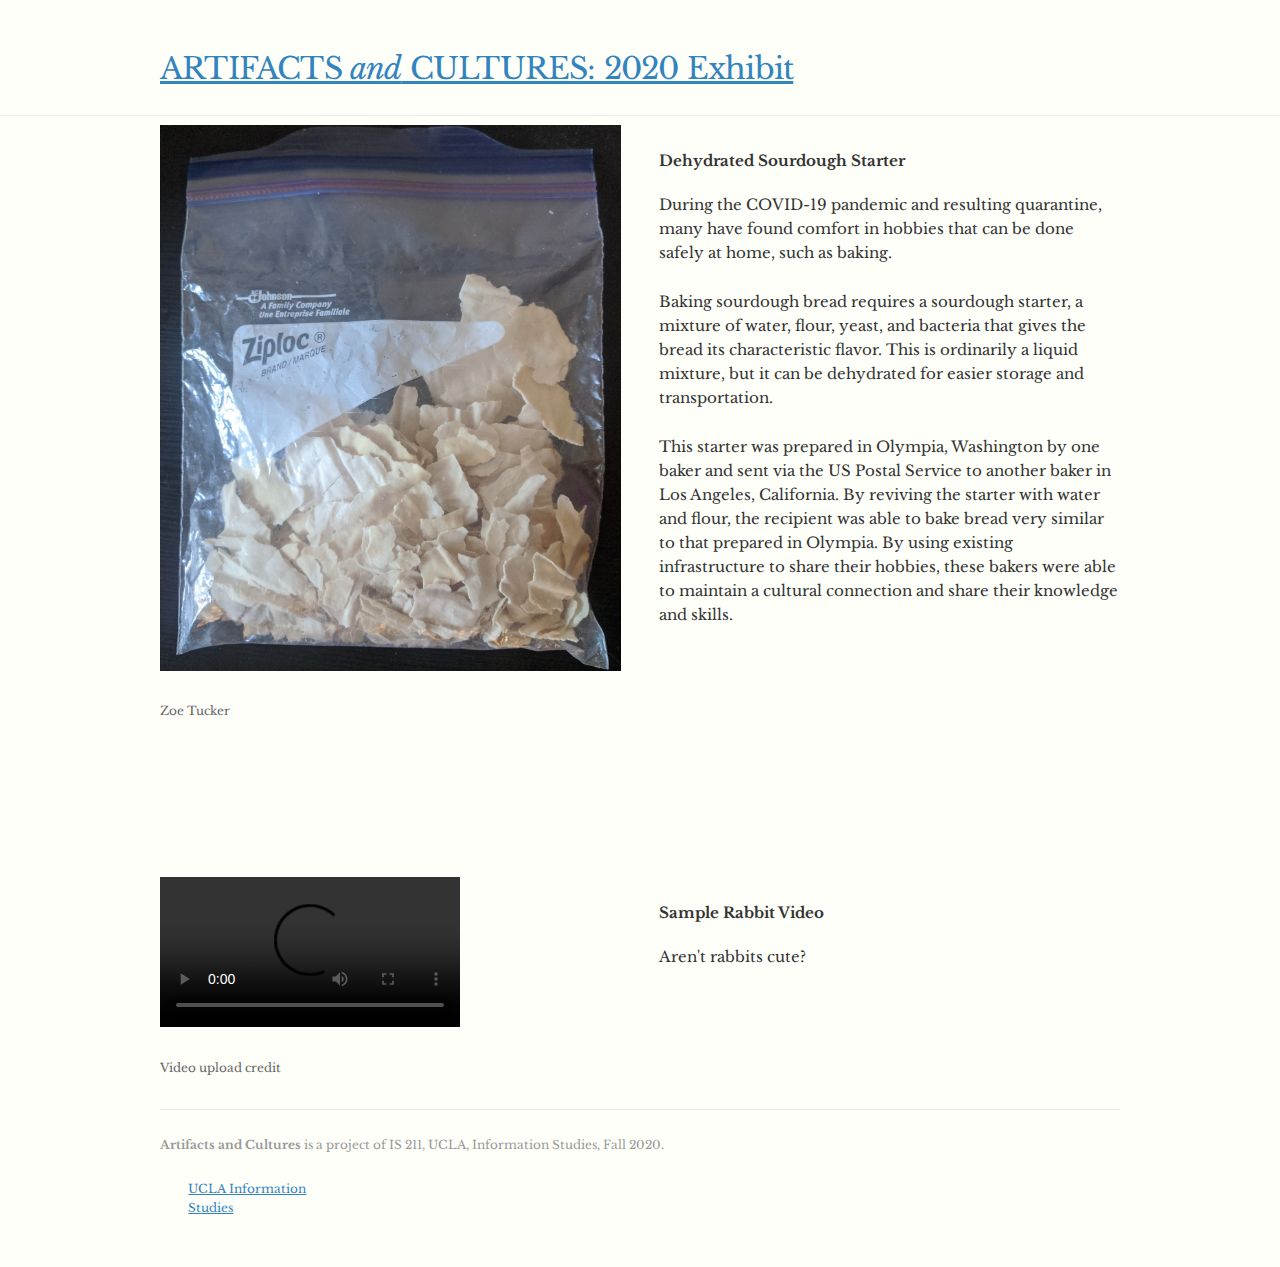
==== index.html @ ad2855cd "testing new layout and examples" ====
<!DOCTYPE html>
<html lang="en">
<head>
  <meta charset="utf-8">
  <title>Artifacts and Cultures</title>

  <link href="https://fonts.googleapis.com/css?family=Libre+Baskerville:400,400i,700" rel="stylesheet">

  <link href="css/normalize.css" rel="stylesheet">
  <link href="css/skeleton.css" rel="stylesheet">
  <link href="images/favicon.png" rel="icon" type="image/png">
</head>
<body>

  <section class="u-full-width" id="header">
    <div class="container">
      <div class="row">
        <div class="twelve columns">
          <header>
            <div class="container clearfix">
            <p>
            <br>
              <h4 id="logo"><a href="link.html">ARTIFACTS <em>and</em> CULTURES: 2020 Exhibit</a></h4>
			</p>
            </div>
          </header>
        </div>
      </div>
    </div>
  </section>
  <section class="u-full-width" id="content">
    <div class="container">
      <div class="row">
      </div>
      <div class="row">
        <div class="six columns chapter images">
          <p><img class="u-max-full-width" src="images/zoe_artifact.jpg"></a><br>
                    
<p>Zoe Tucker</p>

          </p>
       

        </div>
        <div class="six columns body text">
         <br><h6>Dehydrated Sourdough Starter</h6>
		<p>During the COVID-19 pandemic and resulting quarantine, many have found comfort in hobbies that can be done safely at home, such as baking. </p>
<p>Baking sourdough bread requires a sourdough starter, a mixture of water, flour, yeast, and bacteria that gives the bread its characteristic flavor. 
This is ordinarily a liquid mixture, but it can be dehydrated for easier storage and transportation.</p>
<p>This starter was prepared in Olympia, Washington by one baker and sent via the US Postal Service to another baker in Los Angeles, California. 
By reviving the starter with water and flour, the recipient was able to bake bread very similar to that prepared in Olympia. 
By using existing infrastructure to share their hobbies, these bakers were able to maintain a cultural connection and share their knowledge and skills.</p>

          
        
        </div>
      </div>
    </div>
  </section>
    <section class="u-full-width" id="content">
    <div class="container">
      <div class="row">
      </div>
      <div class="row">
        <div class="six columns chapter images">

        
          <p><video class="u-max-full-width" controls>
			<source type="video/mp4" src="images/rabbits.mp4">
			</video></a><br>
                    
		<p>Video upload credit</p>
          </p>
        </div>
        <div class="six columns body text">
         <br><h6>Sample Rabbit Video</h6>
		<p>Aren't rabbits cute? </p>


          
        
        </div>
      </div>
    </div>
  </section>
  <section class="u-full-width" id="footer">
    <div class="container">
      <div class="row">
        <div class="nine columns">
          <p><b>Artifacts and Cultures</b></a> is a project of IS 211, UCLA, Information Studies, Fall 2020.
        <div class="three columns">
          <a href="https://is.gseis.ucla.edu/">UCLA Information Studies</a></p>
        </div>
      </div>
    </div>
  </section>

</body>
</html>
---- css/skeleton.css ----
/*
* Skeleton V2.0.4
* Copyright 2014, Dave Gamache
* www.getskeleton.com
* Free to use under the MIT license.
* http://www.opensource.org/licenses/mit-license.php
* 12/29/2014
*/


/* Table of contents
––––––––––––––––––––––––––––––––––––––––––––––––––
- Grid
- Base Styles
- Typography
- Links
- Buttons
- Forms
- Lists
- Code
- Tables
- Spacing
- Utilities
- Clearing
- Media Queries
*/


/* Grid
–––––––––––––––––––––––––––––––––––––––––––––––––– */
.container {
  position: relative;
  width: 100%;
  max-width: 960px;
  margin: 0 auto;
  padding: 0 20px;
  box-sizing: border-box; }
.column,
.columns {
  width: 100%;
  float: left;
  box-sizing: border-box; }

/* For devices larger than 400px */
@media (min-width: 400px) {
  .container {
    width: 85%;
    padding: 0; }
}

/* For devices larger than 550px */
@media (min-width: 550px) {
  .container {
    width: 80%; }
  .column,
  .columns {
    margin-left: 4%; }
  .column:first-child,
  .columns:first-child {
    margin-left: 0; }

  .one.column,
  .one.columns                    { width: 4.66666666667%; }
  .two.columns                    { width: 13.3333333333%; }
  .three.columns                  { width: 22%;            }
  .four.columns                   { width: 30.6666666667%; }
  .five.columns                   { width: 39.3333333333%; }
  .six.columns                    { width: 48%;            }
  .seven.columns                  { width: 56.6666666667%; }
  .eight.columns                  { width: 65.3333333333%; }
  .nine.columns                   { width: 74.0%;          }
  .ten.columns                    { width: 82.6666666667%; }
  .eleven.columns                 { width: 91.3333333333%; }
  .twelve.columns                 { width: 100%; margin-left: 0; }

  .one-third.column               { width: 30.6666666667%; }
  .two-thirds.column              { width: 65.3333333333%; }

  .one-half.column                { width: 48%; }

  /* Offsets */
  .offset-by-one.column,
  .offset-by-one.columns          { margin-left: 8.66666666667%; }
  .offset-by-two.column,
  .offset-by-two.columns          { margin-left: 17.3333333333%; }
  .offset-by-three.column,
  .offset-by-three.columns        { margin-left: 26%;            }
  .offset-by-four.column,
  .offset-by-four.columns         { margin-left: 34.6666666667%; }
  .offset-by-five.column,
  .offset-by-five.columns         { margin-left: 43.3333333333%; }
  .offset-by-six.column,
  .offset-by-six.columns          { margin-left: 52%;            }
  .offset-by-seven.column,
  .offset-by-seven.columns        { margin-left: 60.6666666667%; }
  .offset-by-eight.column,
  .offset-by-eight.columns        { margin-left: 69.3333333333%; }
  .offset-by-nine.column,
  .offset-by-nine.columns         { margin-left: 78.0%;          }
  .offset-by-ten.column,
  .offset-by-ten.columns          { margin-left: 86.6666666667%; }
  .offset-by-eleven.column,
  .offset-by-eleven.columns       { margin-left: 95.3333333333%; }

  .offset-by-one-third.column,
  .offset-by-one-third.columns    { margin-left: 34.6666666667%; }
  .offset-by-two-thirds.column,
  .offset-by-two-thirds.columns   { margin-left: 69.3333333333%; }

  .offset-by-one-half.column,
  .offset-by-one-half.columns     { margin-left: 52%; }

}


/* Base Styles
–––––––––––––––––––––––––––––––––––––––––––––––––– */
/* NOTE
html is set to 62.5% so that all the REM measurements throughout Skeleton
are based on 10px sizing. So basically 1.5rem = 15px :) */
html {
  font-size: 62.5%; }
body {
  font-size: 1.5em; /* currently ems cause chrome bug misinterpreting rems on body element */
  line-height: 1.6;
  font-weight: 400;
  font-family: 'Libre Baskerville', Georgia, Times New Roman, serif;
  color: #333; }


/* Typography
–––––––––––––––––––––––––––––––––––––––––––––––––– */
h1, h2, h3, h4, h5, h6 {
  margin-top: 0;
  margin-bottom: 2rem;
  font-weight: 300; }
h1 { font-size: 4.0rem; line-height: 1.2;  letter-spacing: -.1rem;}
h2 { font-size: 3.6rem; line-height: 1.25; letter-spacing: -.1rem; }
h3 { font-size: 3.0rem; line-height: 1.3;  letter-spacing: -.1rem; }
h4 { font-size: 2.4rem; line-height: 1.35; letter-spacing: -.08rem; }
h5 { font-size: 1.8rem; line-height: 1.5;  letter-spacing: -.05rem; }
h6 { font-size: 1.5rem; line-height: 1.6;  letter-spacing: 0; }

/* Larger than phablet */
@media (min-width: 550px) {
  h1 { font-size: 5.0rem; }
  h2 { font-size: 4.2rem; }
  h3 { font-size: 3.6rem; }
  h4 { font-size: 3.0rem; }
  h5 { font-size: 2.4rem; }
  h6 { font-size: 1.5rem; }
}

p {
  margin-top: 0; }


/* Links
–––––––––––––––––––––––––––––––––––––––––––––––––– */
a {
  color: #3284bf; }
a:hover {
  color: #0055a6; }


/* Buttons
–––––––––––––––––––––––––––––––––––––––––––––––––– */
.button,
button,
input[type="submit"],
input[type="reset"],
input[type="button"] {
  display: inline-block;
  height: 38px;
  padding: 0 30px;
  color: #555;
  text-align: center;
  font-size: 11px;
  font-weight: 600;
  line-height: 38px;
  letter-spacing: .1rem;
  text-transform: uppercase;
  text-decoration: none;
  white-space: nowrap;
  background-color: transparent;
  border-radius: 4px;
  border: 1px solid #bbb;
  cursor: pointer;
  box-sizing: border-box; }
.button:hover,
button:hover,
input[type="submit"]:hover,
input[type="reset"]:hover,
input[type="button"]:hover,
.button:focus,
button:focus,
input[type="submit"]:focus,
input[type="reset"]:focus,
input[type="button"]:focus {
  color: #333;
  border-color: #888;
  outline: 0; }
.button.button-primary,
button.button-primary,
input[type="submit"].button-primary,
input[type="reset"].button-primary,
input[type="button"].button-primary {
  color: #FFF;
  background-color: #33C3F0;
  border-color: #33C3F0; }
.button.button-primary:hover,
button.button-primary:hover,
input[type="submit"].button-primary:hover,
input[type="reset"].button-primary:hover,
input[type="button"].button-primary:hover,
.button.button-primary:focus,
button.button-primary:focus,
input[type="submit"].button-primary:focus,
input[type="reset"].button-primary:focus,
input[type="button"].button-primary:focus {
  color: #FFF;
  background-color: #1EAEDB;
  border-color: #1EAEDB; }


/* Forms
–––––––––––––––––––––––––––––––––––––––––––––––––– */
input[type="email"],
input[type="number"],
input[type="search"],
input[type="text"],
input[type="tel"],
input[type="url"],
input[type="password"],
textarea,
select {
  height: 38px;
  padding: 6px 10px; /* The 6px vertically centers text on FF, ignored by Webkit */
  background-color: #fff;
  border: 1px solid #D1D1D1;
  border-radius: 4px;
  box-shadow: none;
  box-sizing: border-box; }
/* Removes awkward default styles on some inputs for iOS */
input[type="email"],
input[type="number"],
input[type="search"],
input[type="text"],
input[type="tel"],
input[type="url"],
input[type="password"],
textarea {
  -webkit-appearance: none;
     -moz-appearance: none;
          appearance: none; }
textarea {
  min-height: 65px;
  padding-top: 6px;
  padding-bottom: 6px; }
input[type="email"]:focus,
input[type="number"]:focus,
input[type="search"]:focus,
input[type="text"]:focus,
input[type="tel"]:focus,
input[type="url"]:focus,
input[type="password"]:focus,
textarea:focus,
select:focus {
  border: 1px solid #33C3F0;
  outline: 0; }
label,
legend {
  display: block;
  margin-bottom: .5rem;
  font-weight: 600; }
fieldset {
  padding: 0;
  border-width: 0; }
input[type="checkbox"],
input[type="radio"] {
  display: inline; }
label > .label-body {
  display: inline-block;
  margin-left: .5rem;
  font-weight: normal; }


/* Lists
–––––––––––––––––––––––––––––––––––––––––––––––––– */
ul {
  list-style: circle inside; }
ol {
  list-style: decimal inside; }
ol, ul {
  padding-left: 0;
  margin-top: 0; }
ul ul,
ul ol,
ol ol,
ol ul {
  margin: 1.5rem 0 1.5rem 3rem;
  font-size: 90%; }
li {
  margin-bottom: 1rem; }

/* Code
–––––––––––––––––––––––––––––––––––––––––––––––––– */
code {
  padding: .2rem .5rem;
  margin: 0 .2rem;
  font-size: 90%;
  white-space: nowrap;
  background: #F1F1F1;
  border: 1px solid #E1E1E1;
  border-radius: 4px; }
pre > code {
  display: block;
  padding: 1rem 1.5rem;
  white-space: pre; }


/* Tables
–––––––––––––––––––––––––––––––––––––––––––––––––– */
th,
td {
  padding: 12px 15px;
  text-align: left;
  border-bottom: 1px solid #E1E1E1; }
th:first-child,
td:first-child {
  padding-left: 0; }
th:last-child,
td:last-child {
  padding-right: 0; }


/* Spacing
–––––––––––––––––––––––––––––––––––––––––––––––––– */
button,
.button {
  margin-bottom: 1rem; }
input,
textarea,
select,
fieldset {
  margin-bottom: 1.5rem; }
pre,
blockquote,
dl,
figure,
table,
p,
ul,
ol,
form {
  margin-bottom: 2.5rem; }


/* Utilities
–––––––––––––––––––––––––––––––––––––––––––––––––– */
.u-full-width {
  width: 100%;
  box-sizing: border-box; }
.u-max-full-width {
  max-width: 100%;
  box-sizing: border-box; }
.u-pull-right {
  float: right; }
.u-pull-left {
  float: left; }


/* Misc
–––––––––––––––––––––––––––––––––––––––––––––––––– */
hr {
  margin-top: 3rem;
  margin-bottom: 3.5rem;
  border-width: 0;
  border-top: 1px solid #E1E1E1; }


/* Clearing
–––––––––––––––––––––––––––––––––––––––––––––––––– */

/* Self Clearing Goodness */
.container:after,
.row:after,
.u-cf {
  content: "";
  display: table;
  clear: both; }


/* Media Queries
–––––––––––––––––––––––––––––––––––––––––––––––––– */
/*
Note: The best way to structure the use of media queries is to create the queries
near the relevant code. For example, if you wanted to change the styles for buttons
on small devices, paste the mobile query code up in the buttons section and style it
there.
*/


/* Larger than mobile */
@media (min-width: 400px) {}

/* Larger than phablet (also point when grid becomes active) */
@media (min-width: 550px) {}

/* Larger than tablet */
@media (min-width: 750px) {}

/* Larger than desktop */
@media (min-width: 1000px) {}

/* Larger than Desktop HD */
@media (min-width: 1200px) {}

/* Customizations
–––––––––––––––––––––––––––––––––––––––––––––––––– */

/* Universal Body */

body {
    background: #FFFFFA;
}
.body.text {
    padding-bottom: 2em;
}
#content {
    display:inline-block;
    padding-top: 12.5rem;
    padding-bottom: 0rem;
}
hr {
    margin-top: 3rem;
    margin-bottom: 3rem;
    border-width: 0;
    border-top: 1px solid #999;
}
a {
    color: #3284bf;
}
a:hover {
    color: #0055a6;
}
.clearfix:after {
    visibility: hidden;
    display: block;
    content: "";
    clear: both;
    height: 0;
}
h6 {
    font-weight:700;
}

/* Universal Header */

header {
    width: 100%;
    position: fixed;
    top: 0;
    left: 0;
    z-index: 999;
    background-color: #FFFFFA;
    border-bottom: 1px solid #ebebeb;
    -webkit-transition: all 0.3s;
    -moz-transition: height 0.3s;
    -ms-transition: height 0.3s;
    -o-transition: height 0.3s;
    transition: height 0.3s;
}
header h1#logo {
    display: inline-block;
    height: 8rem;
    font-size: 3.6rem;
    letter-spacing: 0rem;
    line-height: 10rem;
    float: left;
    font-weight: 300;
    margin-bottom: 0;
    -webkit-transition: all 0.3s;
    -moz-transition: all 0.3s;
    -ms-transition: all 0.3s;
    -o-transition: all 0.3s;
    transition: all 0.3s;
}
header h1#logo a {
    color: #333;
    text-decoration: none;
    display: inline-block;
    float: none;
}
header nav {
    font-size: 1.2rem;
    line-height: 10rem;
    text-transform: uppercase;
    display: inline-block;
    float: right;
    -webkit-transition: all 0.3s;
    -moz-transition: all 0.3s;
    -ms-transition: all 0.3s;
    -o-transition: all 0.3s;
    transition: all 0.3s;
}
header nav a {
    margin-left: 1rem;
}
header.smaller h1#logo {
    display: inline-block;
    float: left;
    font-size: 1.8rem;
    line-height: 4rem;
    height: 4rem;
    -webkit-transition: all 0.3s;
    -moz-transition: all 0.3s;
    -ms-transition: all 0.3s;
    -o-transition: all 0.3s;
    transition: all 0.3s;
}
header.smaller h1#logo a {
}
header.smaller nav {
    display: inline;
    float: right;
    font-size: 1rem;
    line-height: 4rem;
    -webkit-transition: all 0.3s;
    -moz-transition: all 0.3s;
    -ms-transition: all 0.3s;
    -o-transition: all 0.3s;
    transition: all 0.3s;
}
header.smaller nav a {
    line-height: 4rem;
    margin-left: 1rem;
    margin-right: 0;
}

div.breadcrumb,
div.breadcrumb a {
    font-size: 1.2rem;
    color: #999;
    padding-bottom: 2.5rem;
    text-decoration: none;
}

/* Universal Footer */

#footer div.container {
    padding-top: 2.5rem;
    padding-bottom: 2.5rem;
    border-top: 1px solid #ebebeb;
    color: #999;
    font-size: 1.2rem;
}

/* Buttons */

.button.button-primary,
button.button-primary,
input[type="submit"].button-primary,
input[type="reset"].button-primary,
input[type="button"].button-primary {
    color: #FFFFFA;
    background-color: #3284bf;
    border-color: #3284bf;
}
.button.button-primary:hover,
button.button-primary:hover,
input[type="submit"].button-primary:hover,
input[type="reset"].button-primary:hover,
input[type="button"].button-primary:hover,
.button.button-primary:focus,
button.button-primary:focus,
input[type="submit"].button-primary:focus,
input[type="reset"].button-primary:focus,
input[type="button"].button-primary:focus {
    color: #FFFFFA;
    background-color: #0055a6;
    border-color: #0055a6;
}

/* Chapter Page */

.chapter-list p{
    font-size: 1.2rem;
    margin-bottom:1rem;
}
.chapter.images {
    font-size: 1.2rem;
    color: #666;
}
.fig {
    font-weight: 700;
}
.url {
    -ms-word-break: break-all;
    word-break: break-all;
    // Non standard for webkit
    word-break: break-word;
    -webkit-hyphens: auto;
    -moz-hyphens: auto;
    hyphens: auto;
}
p.footnote {
    font-size: 1.2rem;
    word-wrap: break-word;
    margin-top: 0.6rem;
    margin-bottom: 0.6rem;
}
p.divider {
    text-align: center;
}
p.author.credit {
    font-style: italic;
}

/* Anchor Adjustment */

a.anchor {
  padding-top: 6rem;
  margin-top: -6rem;
  display: inline-block; /* required for webkit browsers */
}

/* Header Responsiveness */

@media all and (max-width: 1020px) {

    #content {
        display:block;
        padding-top: 9rem;
        padding-bottom: 0rem;
    }

    header h1#logo,header.smaller h1#logo {
        display: block;
        float: none;
        font-size: 1.8rem;
        line-height: 4rem;
        height: 4rem;
        -webkit-transition: all 0.3s;
        -moz-transition: all 0.3s;
        -ms-transition: all 0.3s;
        -o-transition: all 0.3s;
        transition: all 0.3s;
    }
    header nav,header.smaller nav {
        display: block;
        float: none;
        font-size: 1rem;
        line-height: 1.5rem;
        padding-bottom:1rem;
        -webkit-transition: all 0.3s;
        -moz-transition: all 0.3s;
        -ms-transition: all 0.3s;
        -o-transition: all 0.3s;
        transition: all 0.3s;
    }
    header nav a,header.smaller nav a {
        margin-left: 0;
        margin-right: 1rem;
        line-height: 1.5rem;
    }
    a.anchor {
         padding-top: 9rem;
          margin-top: -9rem;
          display: inline-block; /* required for webkit browsers */
    }
    
}
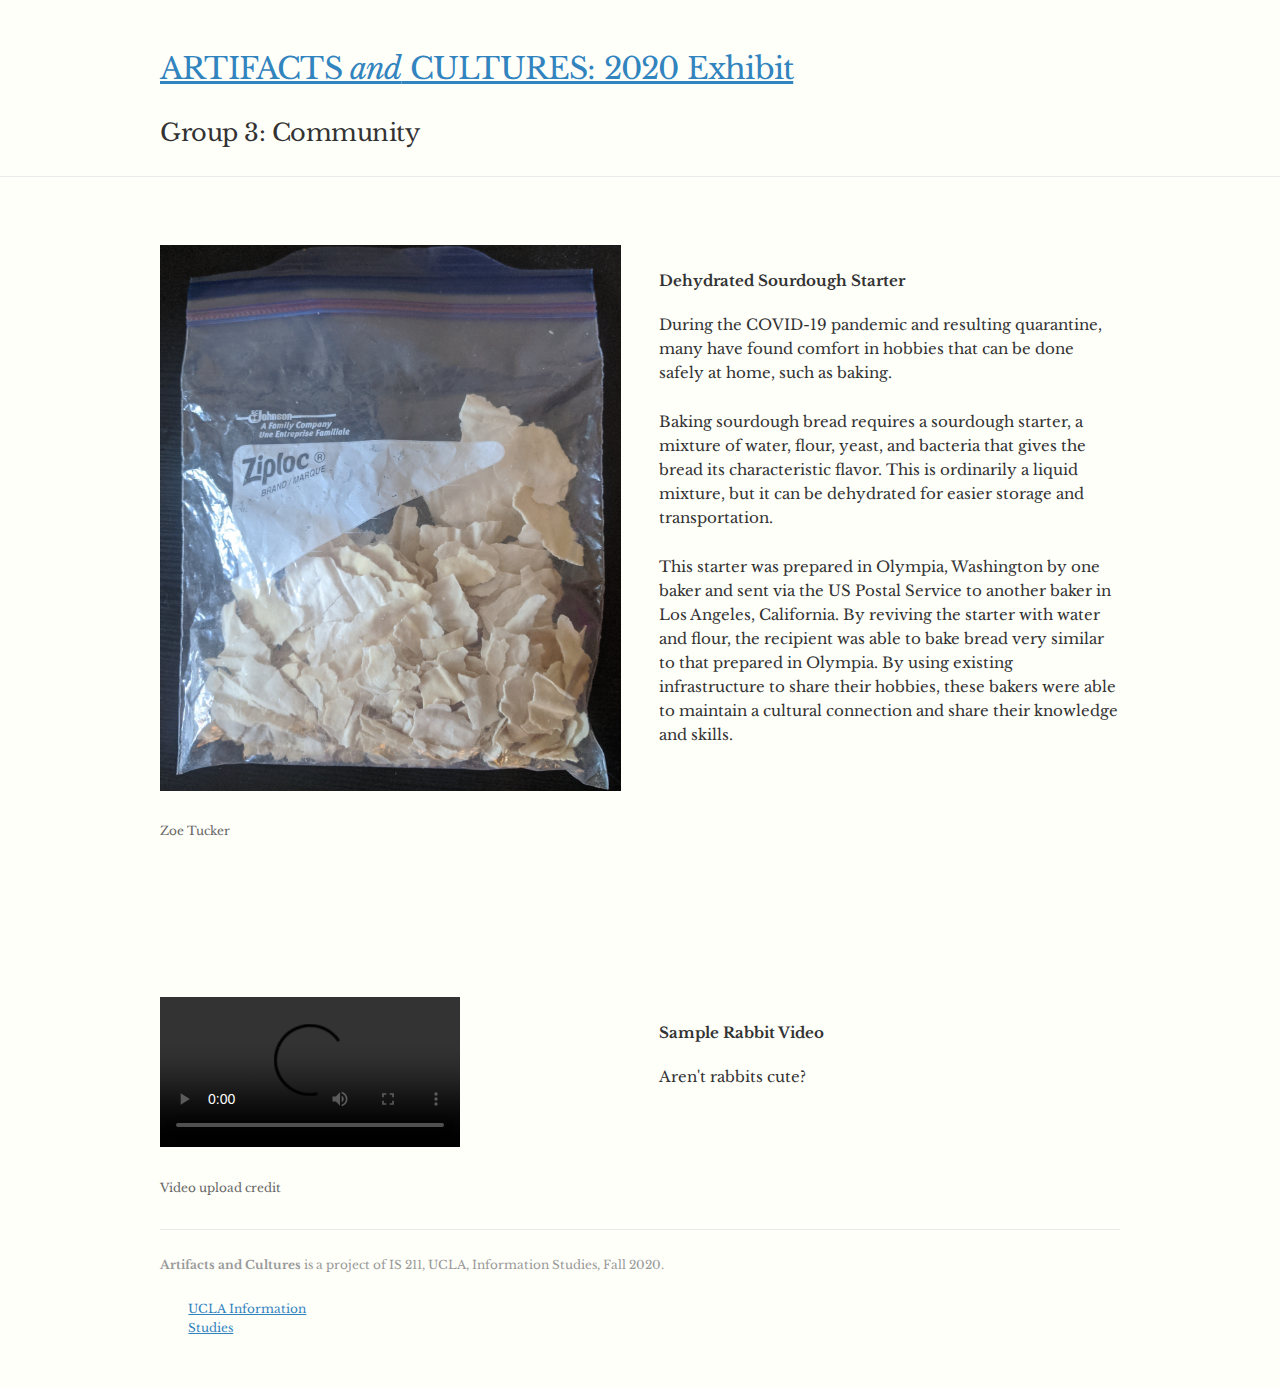
==== commit fdea8e43: "add subheading and fix spacing" ====
--- a/index.html
+++ b/index.html
@@ -22,12 +22,20 @@
             <br>
               <h4 id="logo"><a href="link.html">ARTIFACTS <em>and</em> CULTURES: 2020 Exhibit</a></h4>
 			</p>
+			<p>
+              <h5>Group 3: Community</h5>
+			</p>
             </div>
           </header>
         </div>
       </div>
     </div>
   </section>
+  <br>
+  <br>
+  <br>
+  <br>
+  <br>
   <section class="u-full-width" id="content">
     <div class="container">
       <div class="row">
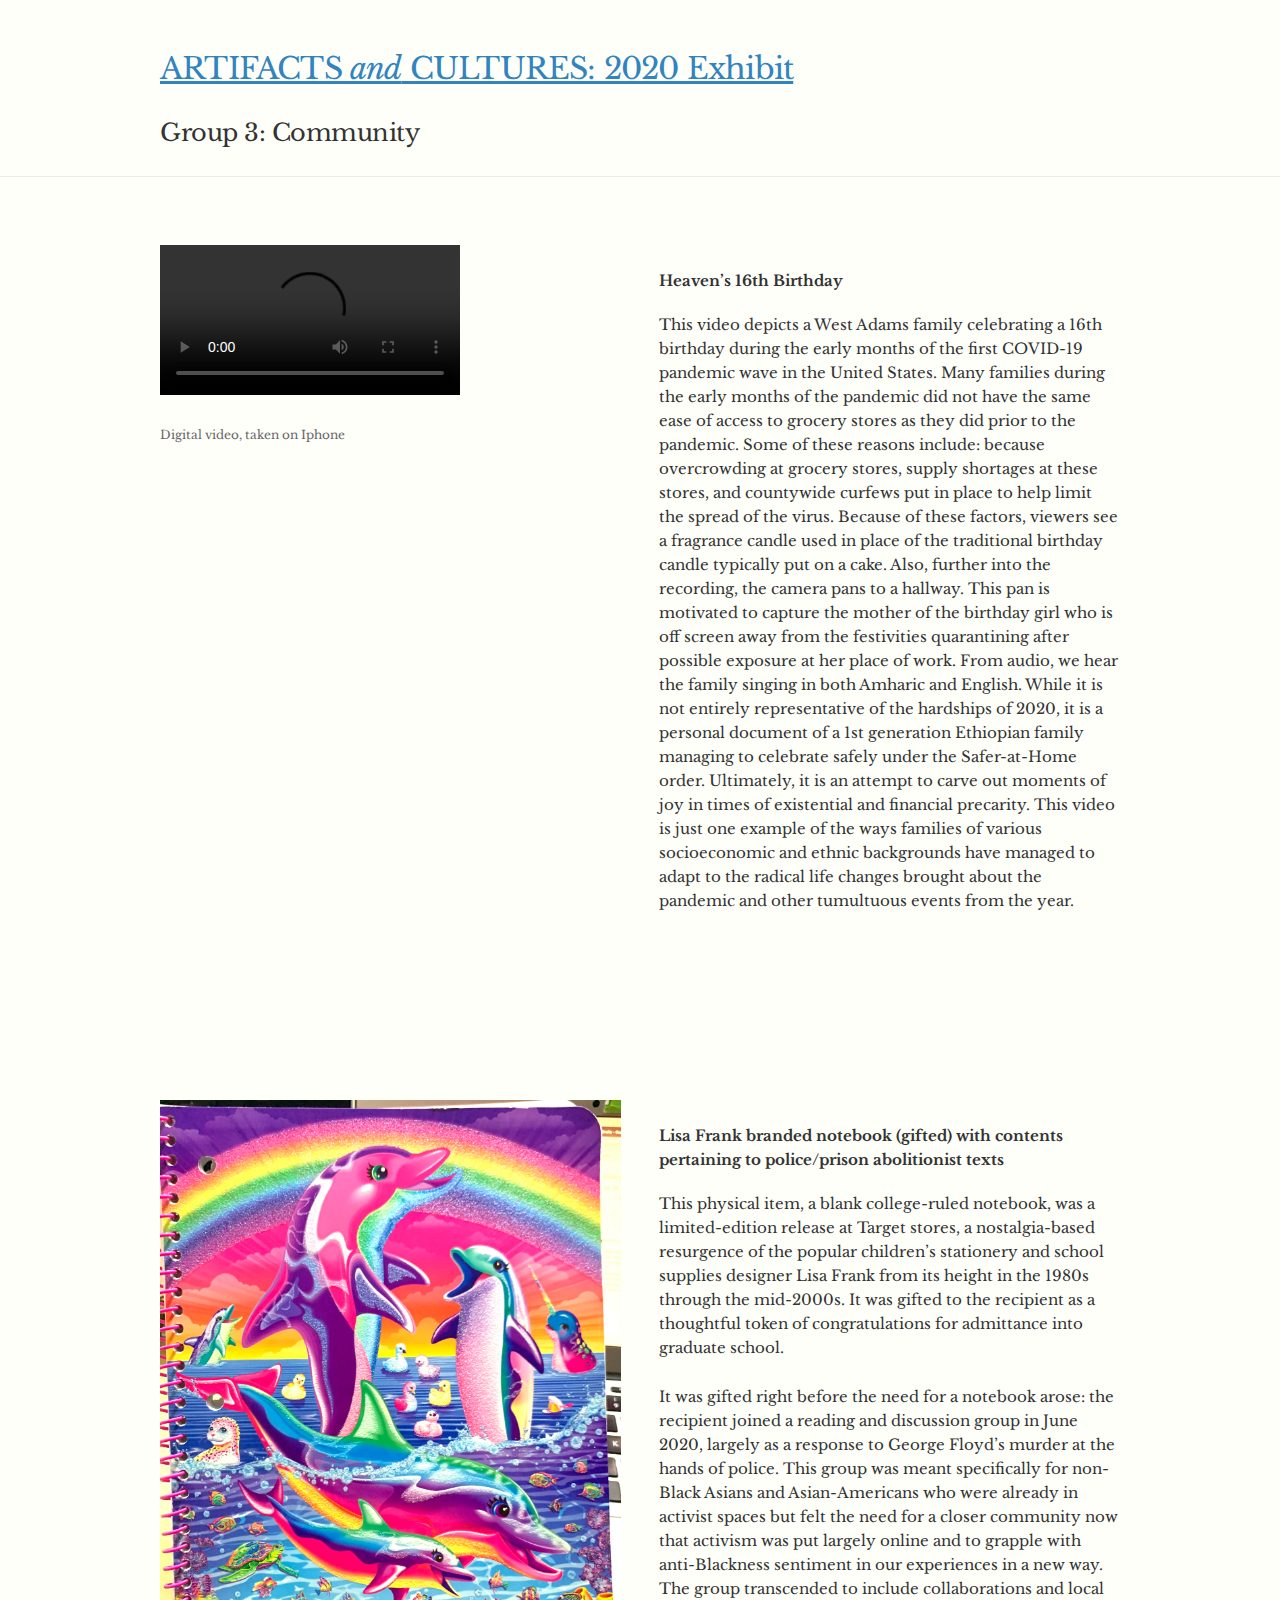
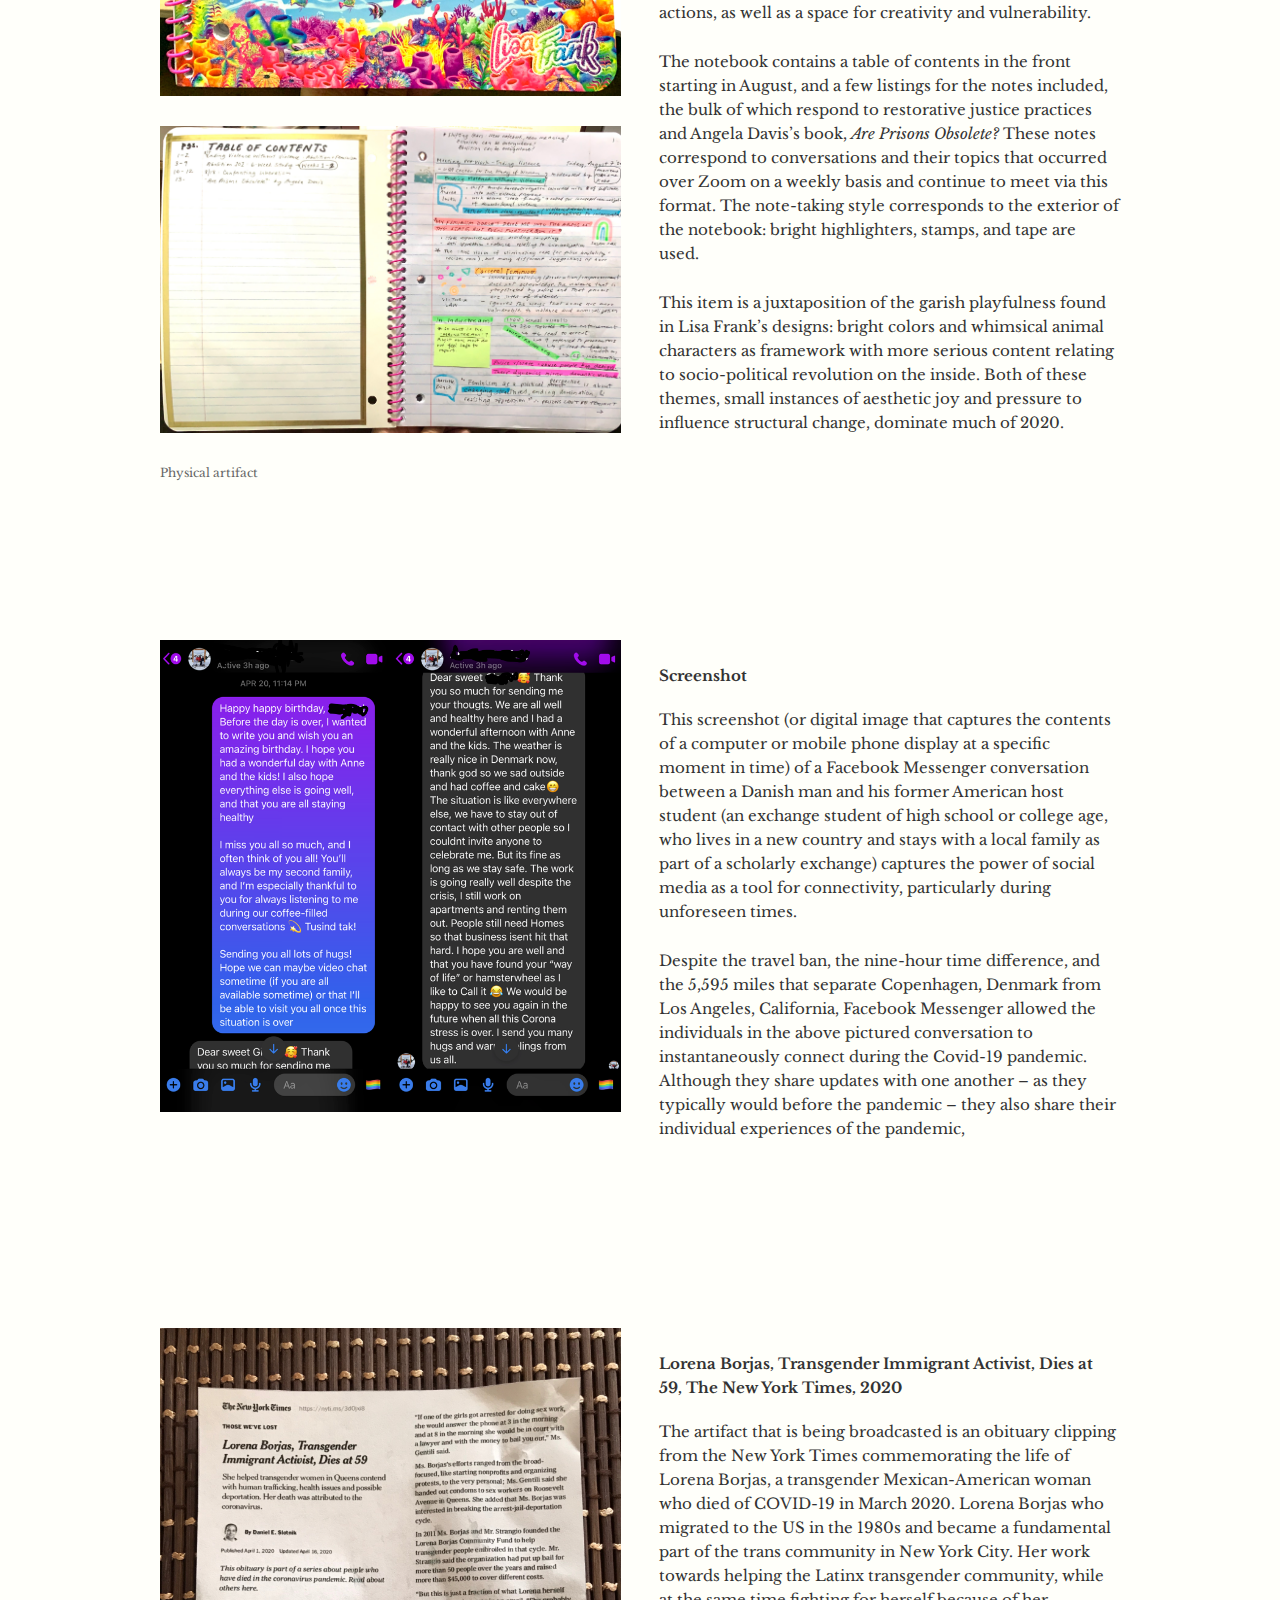
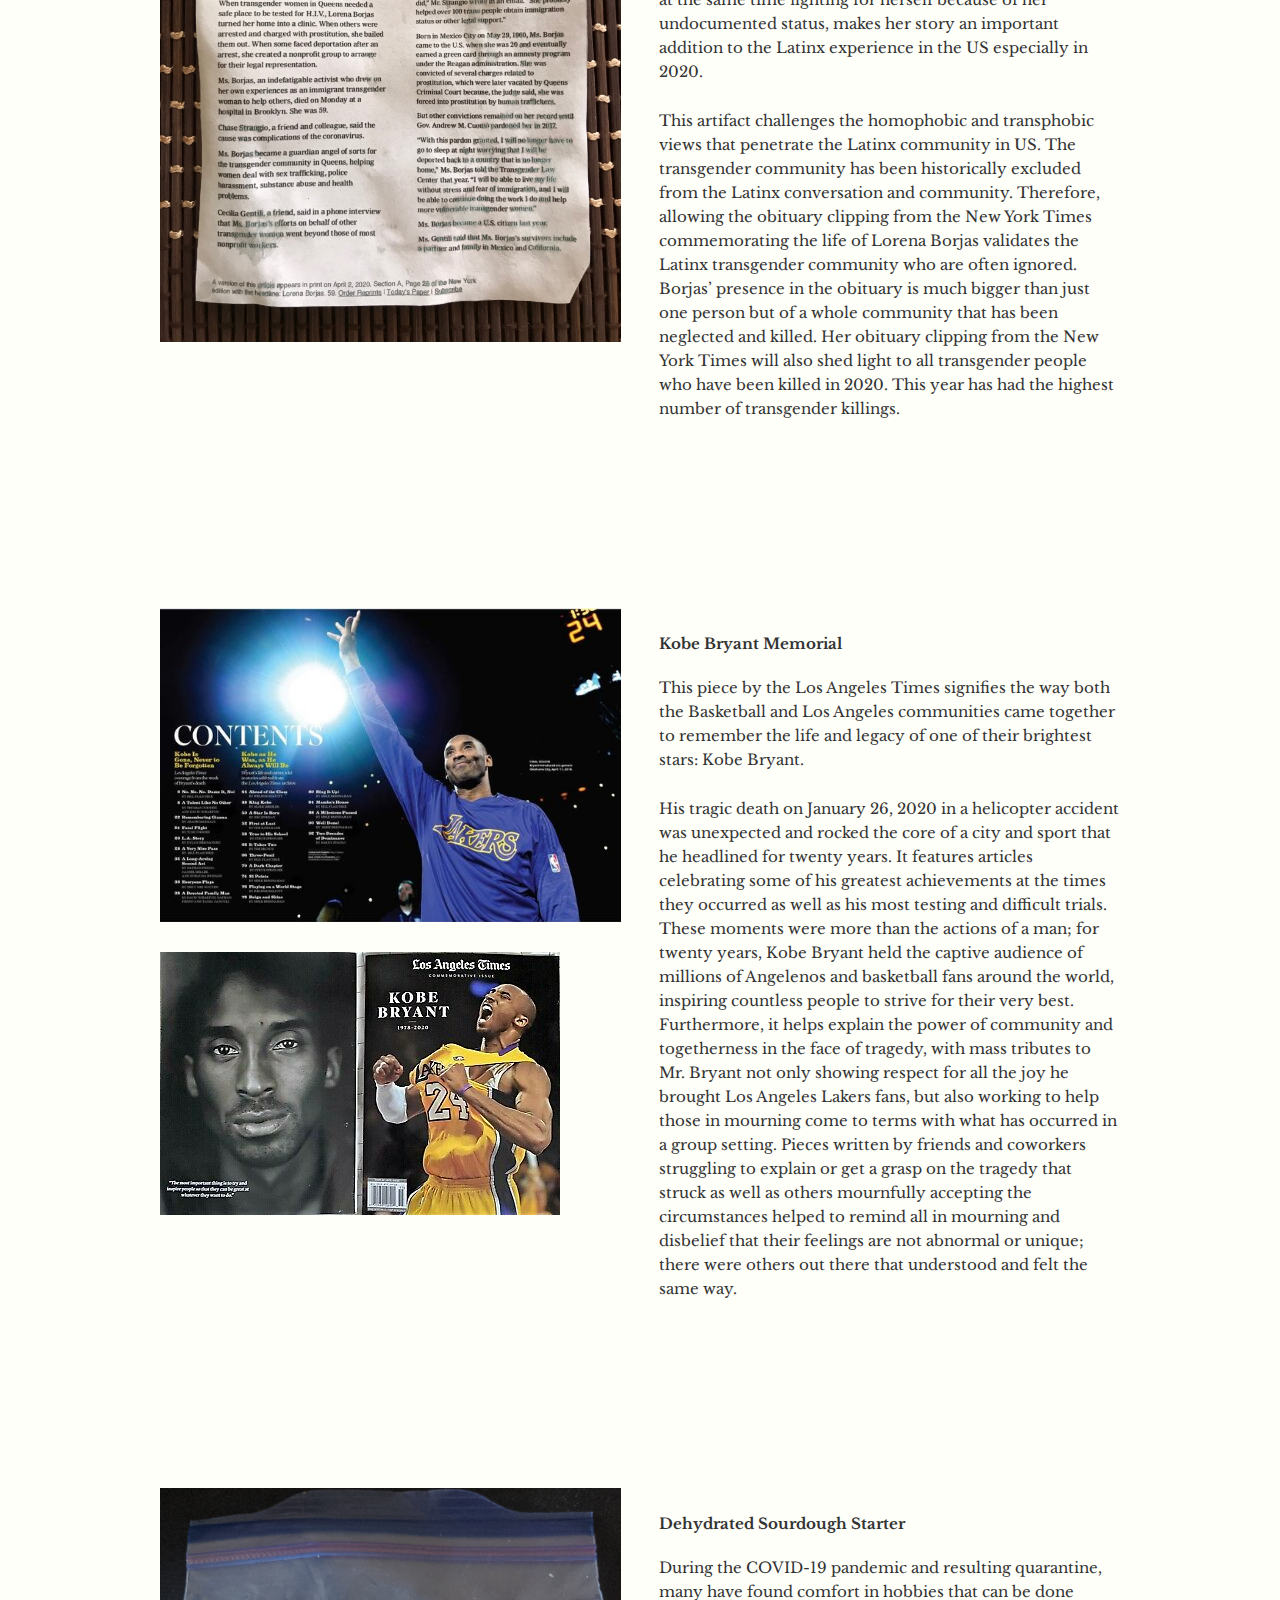
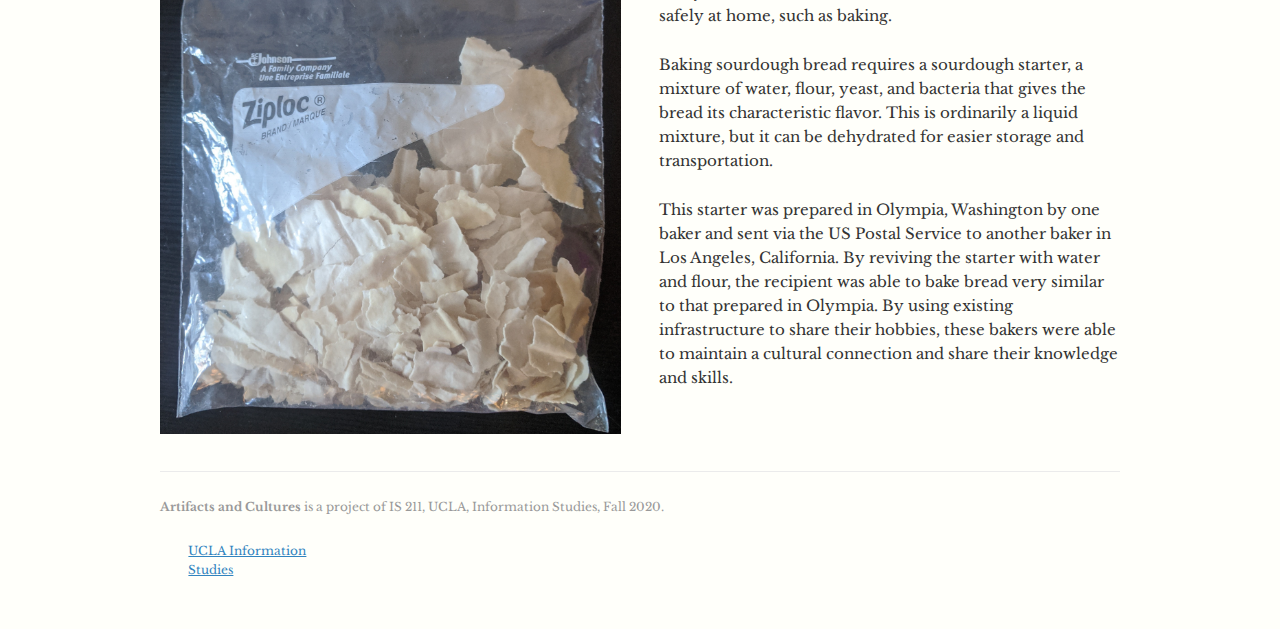
==== commit f5db468d: "add all artifacts and description drafts" ====
--- a/index.html
+++ b/index.html
@@ -36,15 +36,196 @@
   <br>
   <br>
   <br>
+  
+  
   <section class="u-full-width" id="content">
     <div class="container">
       <div class="row">
       </div>
       <div class="row">
         <div class="six columns chapter images">
+                    <p><video class="u-max-full-width" controls>
+			<source type="video/mp4" src="images/sstg-EA0A5AF6-1BB7-47CD-A121-78D739CD30C1.MP4">
+
+                    
+<p>Digital video, taken on Iphone </p>
+
+          </p>
+       
+
+        </div>
+        <div class="six columns body text">
+         <br><h6>Heaven’s 16th Birthday</h6>
+		<p>
+This video depicts a West Adams family celebrating a 16th birthday during the early months of the first COVID-19 pandemic wave in the United States. 
+Many families during the early months of the pandemic did not have the same ease of access to grocery stores as they did prior to the pandemic. 
+Some of these reasons include: because overcrowding at grocery stores, supply shortages at these stores, and countywide curfews put in place to help limit the spread of the virus. 
+Because of these factors, viewers see a fragrance candle used in place of the traditional birthday candle typically put on a cake. 
+Also, further into the recording, the camera pans to a hallway. This pan is motivated to capture the mother of the birthday girl who is off screen 
+away from the festivities quarantining after possible exposure at her place of work. 
+From audio, we hear the family singing in both Amharic and English. 
+While it is not entirely representative of the hardships of 2020, 
+it is a personal document of a 1st generation Ethiopian family managing to celebrate safely under the Safer-at-Home order. 
+Ultimately, it is an attempt to carve out moments of joy in times of existential and financial precarity. 
+This video is just one example of the ways families of various socioeconomic and ethnic backgrounds have managed to adapt 
+to the radical life changes brought about the pandemic and other tumultuous events from the year.
+</p>
+
+          
+        
+        </div>
+      </div>
+    </div>
+  </section>
+  
+    <section class="u-full-width" id="content">
+    <div class="container">
+      <div class="row">
+      </div>
+      <div class="row">
+        <div class="six columns chapter images">
+          <p><img class="u-max-full-width" src="images/noelle-artifact-cover.JPG"></a><br>
+		  <p><img class="u-max-full-width" src="images/noelle-artifact-contents.JPG"></a><br>
+                    
+<p>Physical artifact</p>
+
+          </p>
+       
+
+        </div>
+        <div class="six columns body text">
+         <br><h6>Lisa Frank branded notebook (gifted) with contents pertaining to police/prison abolitionist texts
+</h6>
+		<p>This physical item, a blank college-ruled notebook, was a limited-edition release at Target stores, 
+		a nostalgia-based resurgence of the popular children’s stationery and school supplies designer Lisa Frank from its height in the 1980s through the mid-2000s. 
+		It was gifted to the recipient as a thoughtful token of congratulations for admittance into graduate school. </p>
+ 
+		<p>It was gifted right before the need for a notebook arose: the recipient joined a reading and discussion group in June 2020, 
+		largely as a response to George Floyd’s murder at the hands of police. This group was meant specifically for non-Black Asians and Asian-Americans 
+		who were already in activist spaces but felt the need for a closer community now that activism was put largely online and to grapple with 
+		anti-Blackness sentiment in our experiences in a new way. The group transcended to include collaborations and local actions, as well as a space for creativity and vulnerability.</p>
+ 
+		<p>The notebook contains a table of contents in the front starting in August, and a few listings for the notes included, 
+		the bulk of which respond to restorative justice practices and Angela Davis’s book, <i>Are Prisons Obsolete?</i>
+		These notes correspond to conversations and their topics that occurred over Zoom on a weekly basis and continue to meet via this format. 
+		The note-taking style corresponds to the exterior of the notebook: bright highlighters, stamps, and tape are used.</p>
+ 
+		<p>This item is a juxtaposition of the garish playfulness found in Lisa Frank’s designs: 
+		bright colors and whimsical animal characters as framework with more serious content relating to socio-political revolution on the inside. 
+		Both of these themes, small instances of aesthetic joy and pressure to influence structural change, dominate much of 2020.</p>
+
+
+          
+        
+        </div>
+      </div>
+    </div>
+  </section>
+  
+    <section class="u-full-width" id="content">
+    <div class="container">
+      <div class="row">
+      </div>
+      <div class="row">
+        <div class="six columns chapter images">
+          <p><img class="u-max-full-width" src="images/Gissel_artifact.png"></a><br>
+                    
+
+          </p>
+       
+
+        </div>
+        <div class="six columns body text">
+         <br><h6>Screenshot</h6>
+		<p>This screenshot (or digital image that captures the contents of a computer or mobile phone display at a specific moment in time) 
+		of a Facebook Messenger conversation between a Danish man and his former American host student (an exchange student of high school or college age,
+		who lives in a new country and stays with a local family as part of a scholarly exchange) captures the power of social media as a tool for connectivity, particularly during unforeseen times. </p>
+		<p>Despite the travel ban, the nine-hour time difference, and the 5,595 miles that separate Copenhagen, Denmark from Los Angeles, California, 
+		Facebook Messenger allowed the individuals in the above pictured conversation to instantaneously connect during the Covid-19 pandemic.
+		Although they share updates with one another – as they typically would before the pandemic – they also share their individual experiences of the pandemic,  </p>
+
+          
+        
+        </div>
+      </div>
+    </div>
+  </section>
+
+
+ <section class="u-full-width" id="content">
+    <div class="container">
+      <div class="row">
+      </div>
+      <div class="row">
+        <div class="six columns chapter images">
+<p><img class="u-max-full-width" src="images/IMG_1321.jpeg"></a><br>
+
+                   
+
+          </p>
+       
+
+        </div>
+        <div class="six columns body text">
+         <br><h6>Lorena Borjas, Transgender Immigrant Activist, Dies at 59, The New York Times, 2020</h6>
+		<p>The artifact that is being broadcasted is an obituary clipping from the New York Times commemorating the life of Lorena Borjas,
+		a transgender Mexican-American woman who died of COVID-19 in March 2020.  
+		Lorena Borjas who migrated to the US in the 1980s and became a fundamental part of the trans community in New York City.
+		Her work towards helping the Latinx transgender community, while at the same time fighting for herself because of her undocumented status,  
+		makes her story an important addition to the Latinx experience in the US especially in 2020.</p>
+		<p>This artifact challenges the homophobic and transphobic views that penetrate the Latinx community in US. 
+		The transgender community has been historically excluded from the Latinx conversation and community.
+		Therefore, allowing the obituary clipping from the New York Times commemorating the life of Lorena Borjas validates the Latinx transgender community who are often ignored. 
+		Borjas’ presence in the obituary is much bigger than just one person but of a whole community that has been neglected and killed. 
+		Her obituary clipping from the New York Times will also shed light to all transgender people who have been killed in 2020. 
+		This year has had the highest number of transgender killings. </p>
+          
+        
+        </div>
+      </div>
+    </div>
+  </section>
+  
+   <section class="u-full-width" id="content">
+    <div class="container">
+      <div class="row">
+      </div>
+      <div class="row">
+        <div class="six columns chapter images">
+<p><img class="u-max-full-width" src="images/Kobe Contents.jpg"></a><br>
+<p><img class="u-max-full-width" src="images/Kobe Cover.jpg"></a><br>
+
+                    
+<p></p>
+
+          </p>
+       
+
+        </div>
+        <div class="six columns body text">
+		<br><h6>Kobe Bryant Memorial</h6>
+         This piece by the Los Angeles Times signifies the way both the Basketball and Los Angeles communities came together to remember the life and legacy of one of their brightest stars: Kobe Bryant.</p>
+		 <p>His tragic death on January 26, 2020 in a helicopter accident was unexpected and rocked the core of a city and sport that he headlined for twenty years. 
+It features articles celebrating some of his greatest achievements at the times they occurred as well as his most testing and difficult trials. These moments were more than the actions of a man; for twenty years, Kobe Bryant held the captive audience of millions of Angelenos and basketball fans around the world, inspiring countless people to strive for their very best. Furthermore, it helps explain the power of community and togetherness in the face of tragedy, with mass tributes to Mr. Bryant not only showing respect for all the joy he brought Los Angeles Lakers fans, but also working to help those in mourning come to terms with what has occurred in a group setting. Pieces written by friends and coworkers struggling to explain or get a grasp on the tragedy that struck as well as others mournfully accepting the circumstances helped to remind all in mourning and disbelief that their feelings are not abnormal or unique; there were others out there that understood and felt the same way.
+</p>
+
+          
+        
+        </div>
+      </div>
+    </div>
+  </section>
+  
+  
+  <section class="u-full-width" id="content">
+    <div class="container">
+      <div class="row">
+      </div>
+      <div class="row">
+        <div class="six columns chapter images">
           <p><img class="u-max-full-width" src="images/zoe_artifact.jpg"></a><br>
                     
-<p>Zoe Tucker</p>
+<p></p>
 
           </p>
        
@@ -65,32 +246,7 @@
       </div>
     </div>
   </section>
-    <section class="u-full-width" id="content">
-    <div class="container">
-      <div class="row">
-      </div>
-      <div class="row">
-        <div class="six columns chapter images">
-
-        
-          <p><video class="u-max-full-width" controls>
-			<source type="video/mp4" src="images/rabbits.mp4">
-			</video></a><br>
-                    
-		<p>Video upload credit</p>
-          </p>
-        </div>
-        <div class="six columns body text">
-         <br><h6>Sample Rabbit Video</h6>
-		<p>Aren't rabbits cute? </p>
-
-
-          
-        
-        </div>
-      </div>
-    </div>
-  </section>
+
   <section class="u-full-width" id="footer">
     <div class="container">
       <div class="row">
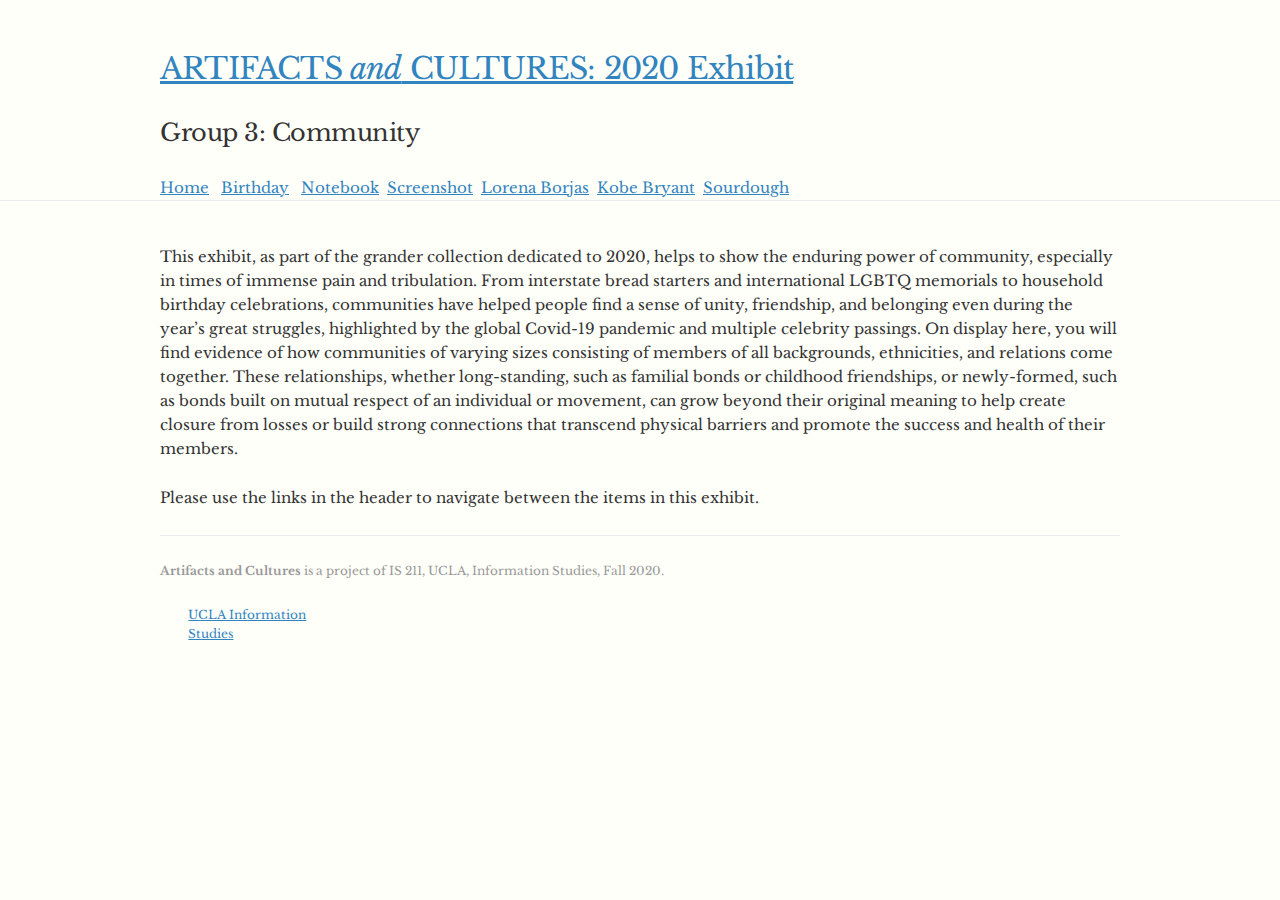
==== commit 4317d5ed: "move links to header" ====
--- a/index.html
+++ b/index.html
@@ -2,7 +2,7 @@
 <html lang="en">
 <head>
   <meta charset="utf-8">
-  <title>Artifacts and Cultures</title>
+  <title>Artifacts and Cultures - Community</title>
 
   <link href="https://fonts.googleapis.com/css?family=Libre+Baskerville:400,400i,700" rel="stylesheet">
 
@@ -26,6 +26,17 @@
               <h5>Group 3: Community</h5>
 			</p>
             </div>
+			<div class="container">
+			    <a href="index.html">Home</a> &nbsp;
+				<a href="birthday.html">Birthday</a> &nbsp;
+				<a href="notebook.html">Notebook</a>&nbsp;
+				<a href="screenshot.html">Screenshot</a>&nbsp;
+				<a href="Borjas.html">Lorena Borjas</a>&nbsp;
+				<a href="Kobe.html">Kobe Bryant</a>&nbsp;
+				<a href="sourdough.html">Sourdough</a>
+
+			</div>
+
           </header>
         </div>
       </div>
@@ -43,209 +54,20 @@
       <div class="row">
       </div>
       <div class="row">
-        <div class="six columns chapter images">
-                    <p><video class="u-max-full-width" controls>
-			<source type="video/mp4" src="images/sstg-EA0A5AF6-1BB7-47CD-A121-78D739CD30C1.MP4">
+		<p>This exhibit, as part of the grander collection dedicated to 2020, helps to show the enduring power of community, especially in times of immense pain and tribulation. 
+		From interstate bread starters and international LGBTQ memorials to household birthday celebrations, communities have helped people find a sense of unity, 
+		friendship, and belonging even during the year’s great struggles, highlighted by the global Covid-19 pandemic and multiple celebrity passings. 
+		On display here, you will find evidence of how communities of varying sizes consisting of members of all backgrounds, ethnicities, and relations come together. 
+		These relationships, whether long-standing, such as familial bonds or childhood friendships, or newly-formed, such as bonds built on mutual respect of an individual or movement, 
+		can grow beyond their original meaning to help create closure from losses or build strong connections that transcend physical barriers and promote the success and health of their members. </p>
+		
+		<p>Please use the links in the header to navigate between the items in this exhibit.</p>
+		
+		
+	
 
                     
-<p>Digital video, taken on Iphone </p>
-
-          </p>
-       
-
-        </div>
-        <div class="six columns body text">
-         <br><h6>Heaven’s 16th Birthday</h6>
-		<p>
-This video depicts a West Adams family celebrating a 16th birthday during the early months of the first COVID-19 pandemic wave in the United States. 
-Many families during the early months of the pandemic did not have the same ease of access to grocery stores as they did prior to the pandemic. 
-Some of these reasons include: because overcrowding at grocery stores, supply shortages at these stores, and countywide curfews put in place to help limit the spread of the virus. 
-Because of these factors, viewers see a fragrance candle used in place of the traditional birthday candle typically put on a cake. 
-Also, further into the recording, the camera pans to a hallway. This pan is motivated to capture the mother of the birthday girl who is off screen 
-away from the festivities quarantining after possible exposure at her place of work. 
-From audio, we hear the family singing in both Amharic and English. 
-While it is not entirely representative of the hardships of 2020, 
-it is a personal document of a 1st generation Ethiopian family managing to celebrate safely under the Safer-at-Home order. 
-Ultimately, it is an attempt to carve out moments of joy in times of existential and financial precarity. 
-This video is just one example of the ways families of various socioeconomic and ethnic backgrounds have managed to adapt 
-to the radical life changes brought about the pandemic and other tumultuous events from the year.
-</p>
-
-          
-        
-        </div>
-      </div>
-    </div>
-  </section>
-  
-    <section class="u-full-width" id="content">
-    <div class="container">
-      <div class="row">
-      </div>
-      <div class="row">
-        <div class="six columns chapter images">
-          <p><img class="u-max-full-width" src="images/noelle-artifact-cover.JPG"></a><br>
-		  <p><img class="u-max-full-width" src="images/noelle-artifact-contents.JPG"></a><br>
-                    
-<p>Physical artifact</p>
-
-          </p>
-       
-
-        </div>
-        <div class="six columns body text">
-         <br><h6>Lisa Frank branded notebook (gifted) with contents pertaining to police/prison abolitionist texts
-</h6>
-		<p>This physical item, a blank college-ruled notebook, was a limited-edition release at Target stores, 
-		a nostalgia-based resurgence of the popular children’s stationery and school supplies designer Lisa Frank from its height in the 1980s through the mid-2000s. 
-		It was gifted to the recipient as a thoughtful token of congratulations for admittance into graduate school. </p>
- 
-		<p>It was gifted right before the need for a notebook arose: the recipient joined a reading and discussion group in June 2020, 
-		largely as a response to George Floyd’s murder at the hands of police. This group was meant specifically for non-Black Asians and Asian-Americans 
-		who were already in activist spaces but felt the need for a closer community now that activism was put largely online and to grapple with 
-		anti-Blackness sentiment in our experiences in a new way. The group transcended to include collaborations and local actions, as well as a space for creativity and vulnerability.</p>
- 
-		<p>The notebook contains a table of contents in the front starting in August, and a few listings for the notes included, 
-		the bulk of which respond to restorative justice practices and Angela Davis’s book, <i>Are Prisons Obsolete?</i>
-		These notes correspond to conversations and their topics that occurred over Zoom on a weekly basis and continue to meet via this format. 
-		The note-taking style corresponds to the exterior of the notebook: bright highlighters, stamps, and tape are used.</p>
- 
-		<p>This item is a juxtaposition of the garish playfulness found in Lisa Frank’s designs: 
-		bright colors and whimsical animal characters as framework with more serious content relating to socio-political revolution on the inside. 
-		Both of these themes, small instances of aesthetic joy and pressure to influence structural change, dominate much of 2020.</p>
-
-
-          
-        
-        </div>
-      </div>
-    </div>
-  </section>
-  
-    <section class="u-full-width" id="content">
-    <div class="container">
-      <div class="row">
-      </div>
-      <div class="row">
-        <div class="six columns chapter images">
-          <p><img class="u-max-full-width" src="images/Gissel_artifact.png"></a><br>
-                    
-
-          </p>
-       
-
-        </div>
-        <div class="six columns body text">
-         <br><h6>Screenshot</h6>
-		<p>This screenshot (or digital image that captures the contents of a computer or mobile phone display at a specific moment in time) 
-		of a Facebook Messenger conversation between a Danish man and his former American host student (an exchange student of high school or college age,
-		who lives in a new country and stays with a local family as part of a scholarly exchange) captures the power of social media as a tool for connectivity, particularly during unforeseen times. </p>
-		<p>Despite the travel ban, the nine-hour time difference, and the 5,595 miles that separate Copenhagen, Denmark from Los Angeles, California, 
-		Facebook Messenger allowed the individuals in the above pictured conversation to instantaneously connect during the Covid-19 pandemic.
-		Although they share updates with one another – as they typically would before the pandemic – they also share their individual experiences of the pandemic,  </p>
-
-          
-        
-        </div>
-      </div>
-    </div>
-  </section>
-
-
- <section class="u-full-width" id="content">
-    <div class="container">
-      <div class="row">
-      </div>
-      <div class="row">
-        <div class="six columns chapter images">
-<p><img class="u-max-full-width" src="images/IMG_1321.jpeg"></a><br>
-
-                   
-
-          </p>
-       
-
-        </div>
-        <div class="six columns body text">
-         <br><h6>Lorena Borjas, Transgender Immigrant Activist, Dies at 59, The New York Times, 2020</h6>
-		<p>The artifact that is being broadcasted is an obituary clipping from the New York Times commemorating the life of Lorena Borjas,
-		a transgender Mexican-American woman who died of COVID-19 in March 2020.  
-		Lorena Borjas who migrated to the US in the 1980s and became a fundamental part of the trans community in New York City.
-		Her work towards helping the Latinx transgender community, while at the same time fighting for herself because of her undocumented status,  
-		makes her story an important addition to the Latinx experience in the US especially in 2020.</p>
-		<p>This artifact challenges the homophobic and transphobic views that penetrate the Latinx community in US. 
-		The transgender community has been historically excluded from the Latinx conversation and community.
-		Therefore, allowing the obituary clipping from the New York Times commemorating the life of Lorena Borjas validates the Latinx transgender community who are often ignored. 
-		Borjas’ presence in the obituary is much bigger than just one person but of a whole community that has been neglected and killed. 
-		Her obituary clipping from the New York Times will also shed light to all transgender people who have been killed in 2020. 
-		This year has had the highest number of transgender killings. </p>
-          
-        
-        </div>
-      </div>
-    </div>
-  </section>
-  
-   <section class="u-full-width" id="content">
-    <div class="container">
-      <div class="row">
-      </div>
-      <div class="row">
-        <div class="six columns chapter images">
-<p><img class="u-max-full-width" src="images/Kobe Contents.jpg"></a><br>
-<p><img class="u-max-full-width" src="images/Kobe Cover.jpg"></a><br>
-
-                    
-<p></p>
-
-          </p>
-       
-
-        </div>
-        <div class="six columns body text">
-		<br><h6>Kobe Bryant Memorial</h6>
-         This piece by the Los Angeles Times signifies the way both the Basketball and Los Angeles communities came together to remember the life and legacy of one of their brightest stars: Kobe Bryant.</p>
-		 <p>His tragic death on January 26, 2020 in a helicopter accident was unexpected and rocked the core of a city and sport that he headlined for twenty years. 
-It features articles celebrating some of his greatest achievements at the times they occurred as well as his most testing and difficult trials. These moments were more than the actions of a man; for twenty years, Kobe Bryant held the captive audience of millions of Angelenos and basketball fans around the world, inspiring countless people to strive for their very best. Furthermore, it helps explain the power of community and togetherness in the face of tragedy, with mass tributes to Mr. Bryant not only showing respect for all the joy he brought Los Angeles Lakers fans, but also working to help those in mourning come to terms with what has occurred in a group setting. Pieces written by friends and coworkers struggling to explain or get a grasp on the tragedy that struck as well as others mournfully accepting the circumstances helped to remind all in mourning and disbelief that their feelings are not abnormal or unique; there were others out there that understood and felt the same way.
-</p>
-
-          
-        
-        </div>
-      </div>
-    </div>
-  </section>
-  
-  
-  <section class="u-full-width" id="content">
-    <div class="container">
-      <div class="row">
-      </div>
-      <div class="row">
-        <div class="six columns chapter images">
-          <p><img class="u-max-full-width" src="images/zoe_artifact.jpg"></a><br>
-                    
-<p></p>
-
-          </p>
-       
-
-        </div>
-        <div class="six columns body text">
-         <br><h6>Dehydrated Sourdough Starter</h6>
-		<p>During the COVID-19 pandemic and resulting quarantine, many have found comfort in hobbies that can be done safely at home, such as baking. </p>
-<p>Baking sourdough bread requires a sourdough starter, a mixture of water, flour, yeast, and bacteria that gives the bread its characteristic flavor. 
-This is ordinarily a liquid mixture, but it can be dehydrated for easier storage and transportation.</p>
-<p>This starter was prepared in Olympia, Washington by one baker and sent via the US Postal Service to another baker in Los Angeles, California. 
-By reviving the starter with water and flour, the recipient was able to bake bread very similar to that prepared in Olympia. 
-By using existing infrastructure to share their hobbies, these bakers were able to maintain a cultural connection and share their knowledge and skills.</p>
-
-          
-        
-        </div>
-      </div>
-    </div>
-  </section>
+</section>
 
   <section class="u-full-width" id="footer">
     <div class="container">
@@ -258,6 +80,5 @@
       </div>
     </div>
   </section>
-
 </body>
 </html>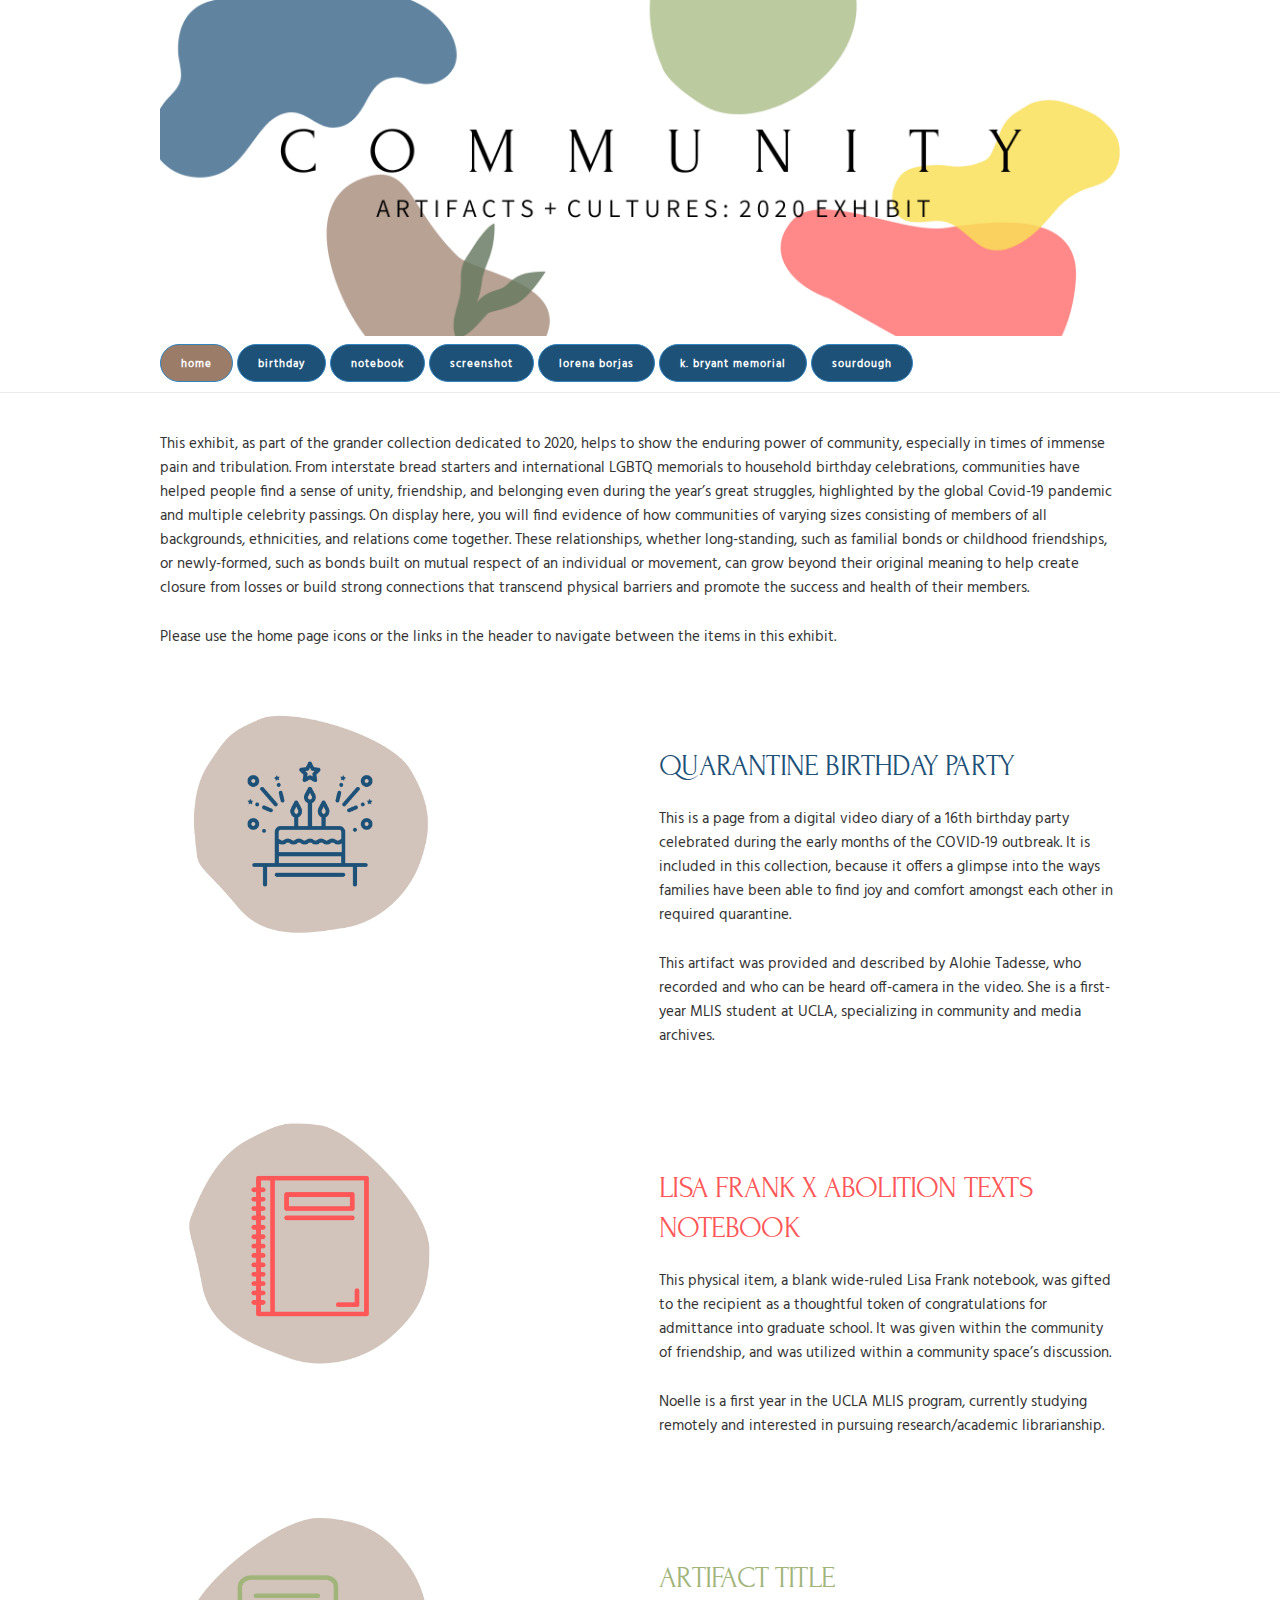
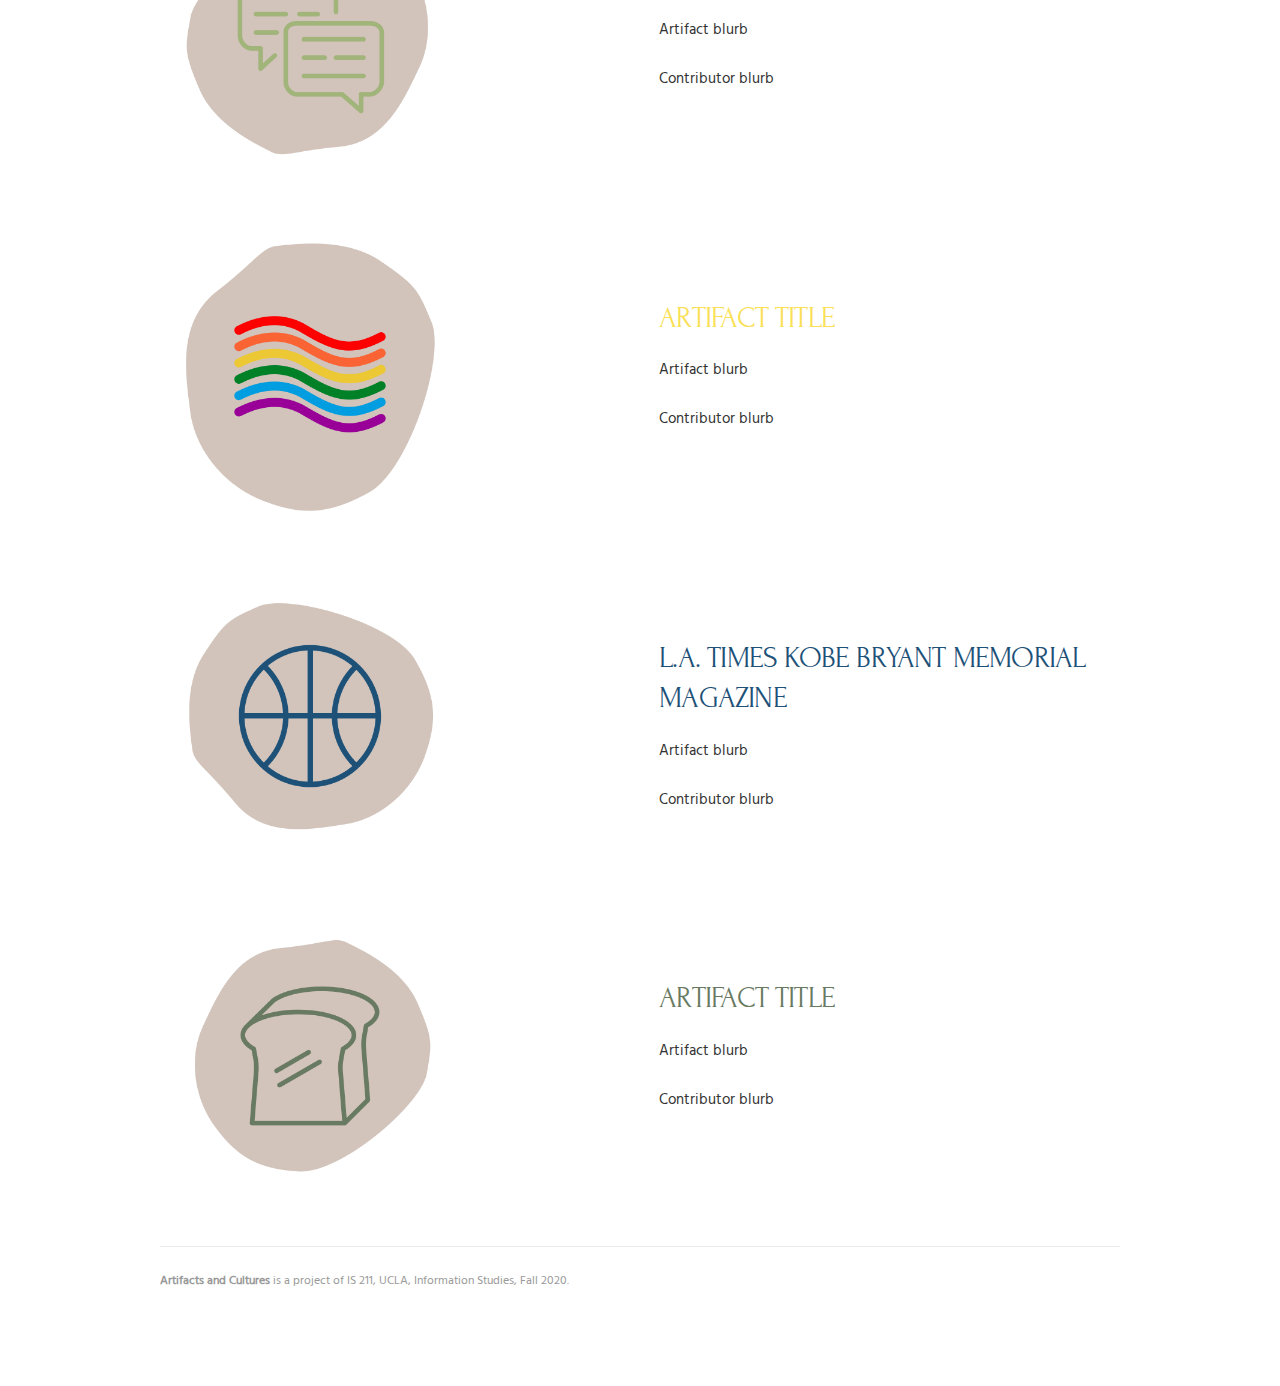
==== commit 1d0efa06: "implementing Noelle and Magaly's design" ====
--- a/index.html
+++ b/index.html
@@ -18,22 +18,16 @@
         <div class="twelve columns">
           <header>
             <div class="container clearfix">
-            <p>
-            <br>
-              <h4 id="logo"><a href="link.html">ARTIFACTS <em>and</em> CULTURES: 2020 Exhibit</a></h4>
-			</p>
-			<p>
-              <h5>Group 3: Community</h5>
-			</p>
+			<img class="u-max-full-width" src="images/header.png">
             </div>
 			<div class="container">
-			    <a href="index.html">Home</a> &nbsp;
-				<a href="birthday.html">Birthday</a> &nbsp;
-				<a href="notebook.html">Notebook</a>&nbsp;
-				<a href="screenshot.html">Screenshot</a>&nbsp;
-				<a href="Borjas.html">Lorena Borjas</a>&nbsp;
-				<a href="Kobe.html">Kobe Bryant</a>&nbsp;
-				<a href="sourdough.html">Sourdough</a>
+				<button class="button button-thispage"><a href="index.html">Home</a></button> 
+				<button class="button button-primary"><a href="birthday.html">Birthday</a></button>
+				<button class="button button-primary"><a href="notebook.html">Notebook</a></button>
+				<button class="button button-primary"><a href="screenshot.html">Screenshot</a></button>
+				<button class="button button-primary"><a href="Borjas.html">Lorena Borjas</a></button>
+				<button class="button button-primary"><a href="Kobe.html">K. Bryant Memorial</a></button>
+				<button class="button button-primary"><a href="sourdough.html">Sourdough</a></button>
 
 			</div>
 
@@ -47,7 +41,20 @@
   <br>
   <br>
   <br>
-  
+    <br>
+  <br>
+  <br>
+  <br>
+  <br>
+    <br>
+  <br>
+    <br>
+  <br>
+  <br>
+  <br>
+	<br>
+  <br>
+
   
   <section class="u-full-width" id="content">
     <div class="container">
@@ -61,14 +68,123 @@
 		These relationships, whether long-standing, such as familial bonds or childhood friendships, or newly-formed, such as bonds built on mutual respect of an individual or movement, 
 		can grow beyond their original meaning to help create closure from losses or build strong connections that transcend physical barriers and promote the success and health of their members. </p>
 		
-		<p>Please use the links in the header to navigate between the items in this exhibit.</p>
+		<p>Please use the home page icons or the links in the header to navigate between the items in this exhibit.</p>
 		
-		
-	
-
-                    
+     
 </section>
 
+<section class="u-full-width" id="content">
+    <div class="container">
+      <div class="row">
+        <div class="six columns chapter images">
+		<p><a href="birthday.html"><img class="u-max-full-width" src="images/birthday_icon.png" width="300" height="300"></a><br></p>       
+        </div>
+        <div class="six columns body text">
+		<br>
+		<br>
+		<br>
+		<h4 style="color:#1D5178">Quarantine Birthday Party</h4>
+		<p>This is a page from a digital video diary of a 16th birthday party celebrated during the early months of the COVID-19 outbreak. 
+		It is included in this collection, because it offers a glimpse into the ways families have been able to find joy and comfort amongst each other in required quarantine.</p>
+		<p>This artifact was provided and described by Alohie Tadesse, who recorded and who can be heard off-camera in the video. She is a first-year MLIS student at UCLA, specializing in community and media archives.</p>
+        </div>
+      </div>
+    </div>
+  </section>
+  
+ <section class="u-full-width" id="content">
+    <div class="container">
+      <div class="row">
+        <div class="six columns chapter images">
+		<p><a href="notebook.html"><img class="u-max-full-width" src="images/notebook_icon.png" width="300" height="300"></a><br></p>
+        </div>
+        <div class="six columns body text">
+		<br>
+		<br>
+		<br>
+		<h4 style="color:#FF5757"> Lisa Frank x Abolition Texts Notebook</h4>
+		<p>This physical item, a blank wide-ruled Lisa Frank notebook, was gifted to the recipient as a thoughtful token of congratulations for admittance into graduate school. 
+		It was given within the community of friendship, and was utilized within a community space’s discussion.</p>
+		<p>Noelle is a first year in the UCLA MLIS program, currently studying remotely and interested in pursuing research/academic librarianship.</p>
+        </div>
+      </div>
+    </div>
+  </section>
+
+
+ <section class="u-full-width" id="content">
+    <div class="container">
+      <div class="row">
+        <div class="six columns chapter images">
+		<p><a href="screenshot.html"><img class="u-max-full-width" src="images/messenger_icon.png" width="300" height="300"></a><br></p>
+        </div>
+        <div class="six columns body text">
+		<br>
+		<br>
+		<br>
+		<h4 style="color:#A1B479">Artifact Title </h4>
+		<p>Artifact blurb</p>
+		<p>Contributor blurb </p>
+        </div>
+      </div>
+    </div>
+  </section>
+
+ <section class="u-full-width" id="content">
+    <div class="container">
+      <div class="row">
+        <div class="six columns chapter images">
+		<p><a href="Borjas.html"><img class="u-max-full-width" src="images/lorena_icon.png" width="300" height="300"></a><br></p>
+        </div>
+        <div class="six columns body text">
+		<br>
+		<br>
+		<br>
+		<h4 style="color:#FAE056">Artifact Title </h4>
+		<p>Artifact blurb</p>
+		<p>Contributor blurb </p>
+        </div>
+      </div>
+    </div>
+  </section>
+  
+ <section class="u-full-width" id="content">
+    <div class="container">
+      <div class="row">
+        <div class="six columns chapter images">
+		<p><a href="Kobe.html"><img class="u-max-full-width" src="images/kobe_icon.png" width="300" height="300"></a><br></p>
+        </div>
+        <div class="six columns body text">
+		<br>
+		<br>
+		<br>
+		<h4 style="color:#1D5178">L.A. Times Kobe Bryant Memorial Magazine </h4>
+		<p>Artifact blurb</p>
+		<p>Contributor blurb </p>
+        </div>
+      </div>
+    </div>
+  </section>
+  
+   <section class="u-full-width" id="content">
+    <div class="container">
+      <div class="row">
+        <div class="six columns chapter images">
+		<p><a href="sourdough.html"><img class="u-max-full-width" src="images/bread_icon.png" width="300" height="300"></a><br></p>
+        </div>
+        <div class="six columns body text">
+		<br>
+		<br>
+		<br>
+		<h4 style="color:#687A61">Artifact Title </h4>
+		<p>Artifact blurb</p>
+		<p>Contributor blurb </p>
+        </div>
+      </div>
+    </div>
+  </section>
+  
+  
   <section class="u-full-width" id="footer">
     <div class="container">
       <div class="row">
--- a/css/skeleton.css
+++ b/css/skeleton.css
@@ -124,7 +124,7 @@
   font-size: 1.5em; /* currently ems cause chrome bug misinterpreting rems on body element */
   line-height: 1.6;
   font-weight: 400;
-  font-family: 'Libre Baskerville', Georgia, Times New Roman, serif;
+  font-family: Hind,sans-serif;
   color: #333; }
 
 
@@ -137,7 +137,7 @@
 h1 { font-size: 4.0rem; line-height: 1.2;  letter-spacing: -.1rem;}
 h2 { font-size: 3.6rem; line-height: 1.25; letter-spacing: -.1rem; }
 h3 { font-size: 3.0rem; line-height: 1.3;  letter-spacing: -.1rem; }
-h4 { font-size: 2.4rem; line-height: 1.35; letter-spacing: -.08rem; }
+h4 {font-family: Forum,serif; font-size: 2.4rem; line-height: 1.35; letter-spacing: -.08rem; text-transform: uppercase;}
 h5 { font-size: 1.8rem; line-height: 1.5;  letter-spacing: -.05rem; }
 h6 { font-size: 1.5rem; line-height: 1.6;  letter-spacing: 0; }
 
@@ -158,9 +158,11 @@
 /* Links
 –––––––––––––––––––––––––––––––––––––––––––––––––– */
 a {
-  color: #3284bf; }
+  color: #FFFFFF;
+text-decoration: none;  }
 a:hover {
-  color: #0055a6; }
+  color: #FFFFFF;
+text-decoration: none;  }
 
 
 /* Buttons
@@ -172,18 +174,18 @@
 input[type="button"] {
   display: inline-block;
   height: 38px;
-  padding: 0 30px;
-  color: #555;
+  padding: 0 20px;
+  color: #FFFFFF;
   text-align: center;
   font-size: 11px;
   font-weight: 600;
   line-height: 38px;
   letter-spacing: .1rem;
-  text-transform: uppercase;
+  text-transform: lowercase;
   text-decoration: none;
   white-space: nowrap;
   background-color: transparent;
-  border-radius: 4px;
+  border-radius: 20px;
   border: 1px solid #bbb;
   cursor: pointer;
   box-sizing: border-box; }
@@ -197,7 +199,7 @@
 input[type="submit"]:focus,
 input[type="reset"]:focus,
 input[type="button"]:focus {
-  color: #333;
+  color: #FFFFFF;
   border-color: #888;
   outline: 0; }
 .button.button-primary,
@@ -205,7 +207,7 @@
 input[type="submit"].button-primary,
 input[type="reset"].button-primary,
 input[type="button"].button-primary {
-  color: #FFF;
+  color: #FFFFFF;
   background-color: #33C3F0;
   border-color: #33C3F0; }
 .button.button-primary:hover,
@@ -218,7 +220,7 @@
 input[type="submit"].button-primary:focus,
 input[type="reset"].button-primary:focus,
 input[type="button"].button-primary:focus {
-  color: #FFF;
+  color: #FFFFFF;
   background-color: #1EAEDB;
   border-color: #1EAEDB; }
 
@@ -422,14 +424,14 @@
 /* Universal Body */
 
 body {
-    background: #FFFFFA;
+    background: #FFFFFF;
 }
 .body.text {
-    padding-bottom: 2em;
+    padding-bottom: 1em;
 }
 #content {
     display:inline-block;
-    padding-top: 12.5rem;
+    padding-top: 0rem;
     padding-bottom: 0rem;
 }
 hr {
@@ -439,7 +441,7 @@
     border-top: 1px solid #999;
 }
 a {
-    color: #3284bf;
+    color: #FFFFFF;
 }
 a:hover {
     color: #0055a6;
@@ -463,7 +465,7 @@
     top: 0;
     left: 0;
     z-index: 999;
-    background-color: #FFFFFA;
+    background-color: #FFFFFF;
     border-bottom: 1px solid #ebebeb;
     -webkit-transition: all 0.3s;
     -moz-transition: height 0.3s;
@@ -563,8 +565,8 @@
 input[type="submit"].button-primary,
 input[type="reset"].button-primary,
 input[type="button"].button-primary {
-    color: #FFFFFA;
-    background-color: #3284bf;
+    color: #FFFFFF;
+    background-color: #1D5178;
     border-color: #3284bf;
 }
 .button.button-primary:hover,
@@ -577,9 +579,19 @@
 input[type="submit"].button-primary:focus,
 input[type="reset"].button-primary:focus,
 input[type="button"].button-primary:focus {
+    color: #FFFFFF;
+    background-color: #1D5178;
+    border-color: #0055a6;
+}
+
+.button.button-thispage,
+button.button-thispage,
+input[type="submit"].button-primary,
+input[type="reset"].button-primary,
+input[type="button"].button-primary {
     color: #FFFFFA;
-    background-color: #0055a6;
-    border-color: #0055a6;
+    background-color: #9B7C68;
+    border-color: #3284bf;
 }
 
 /* Chapter Page */
@@ -670,4 +682,33 @@
           display: inline-block; /* required for webkit browsers */
     }
     
-}+}
+
+/* hind-regular - latin */
+@font-face {
+  font-family: 'Hind';
+  font-style: normal;
+  font-weight: 400;
+  src: url('../fonts/hind-v11-latin-regular.eot'); /* IE9 Compat Modes */
+  src: local(''),
+       url('../fonts/hind-v11-latin-regular.eot?#iefix') format('embedded-opentype'), /* IE6-IE8 */
+       url('../fonts/hind-v11-latin-regular.woff2') format('woff2'), /* Super Modern Browsers */
+       url('../fonts/hind-v11-latin-regular.woff') format('woff'), /* Modern Browsers */
+       url('../fonts/hind-v11-latin-regular.ttf') format('truetype'), /* Safari, Android, iOS */
+       url('../fonts/hind-v11-latin-regular.svg#Hind') format('svg'); /* Legacy iOS */
+}
+
+/* forum-regular - latin */
+@font-face {
+  font-family: 'Forum';
+  font-style: normal;
+  font-weight: 400;
+  src: url('../fonts/forum-v11-latin-regular.eot'); /* IE9 Compat Modes */
+  src: local(''),
+       url('../fonts/forum-v11-latin-regular.eot?#iefix') format('embedded-opentype'), /* IE6-IE8 */
+       url('../fonts/forum-v11-latin-regular.woff2') format('woff2'), /* Super Modern Browsers */
+       url('../fonts/forum-v11-latin-regular.woff') format('woff'), /* Modern Browsers */
+       url('../fonts/forum-v11-latin-regular.ttf') format('truetype'), /* Safari, Android, iOS */
+       url('../fonts/forum-v11-latin-regular.svg#Forum') format('svg'); /* Legacy iOS */
+}
+
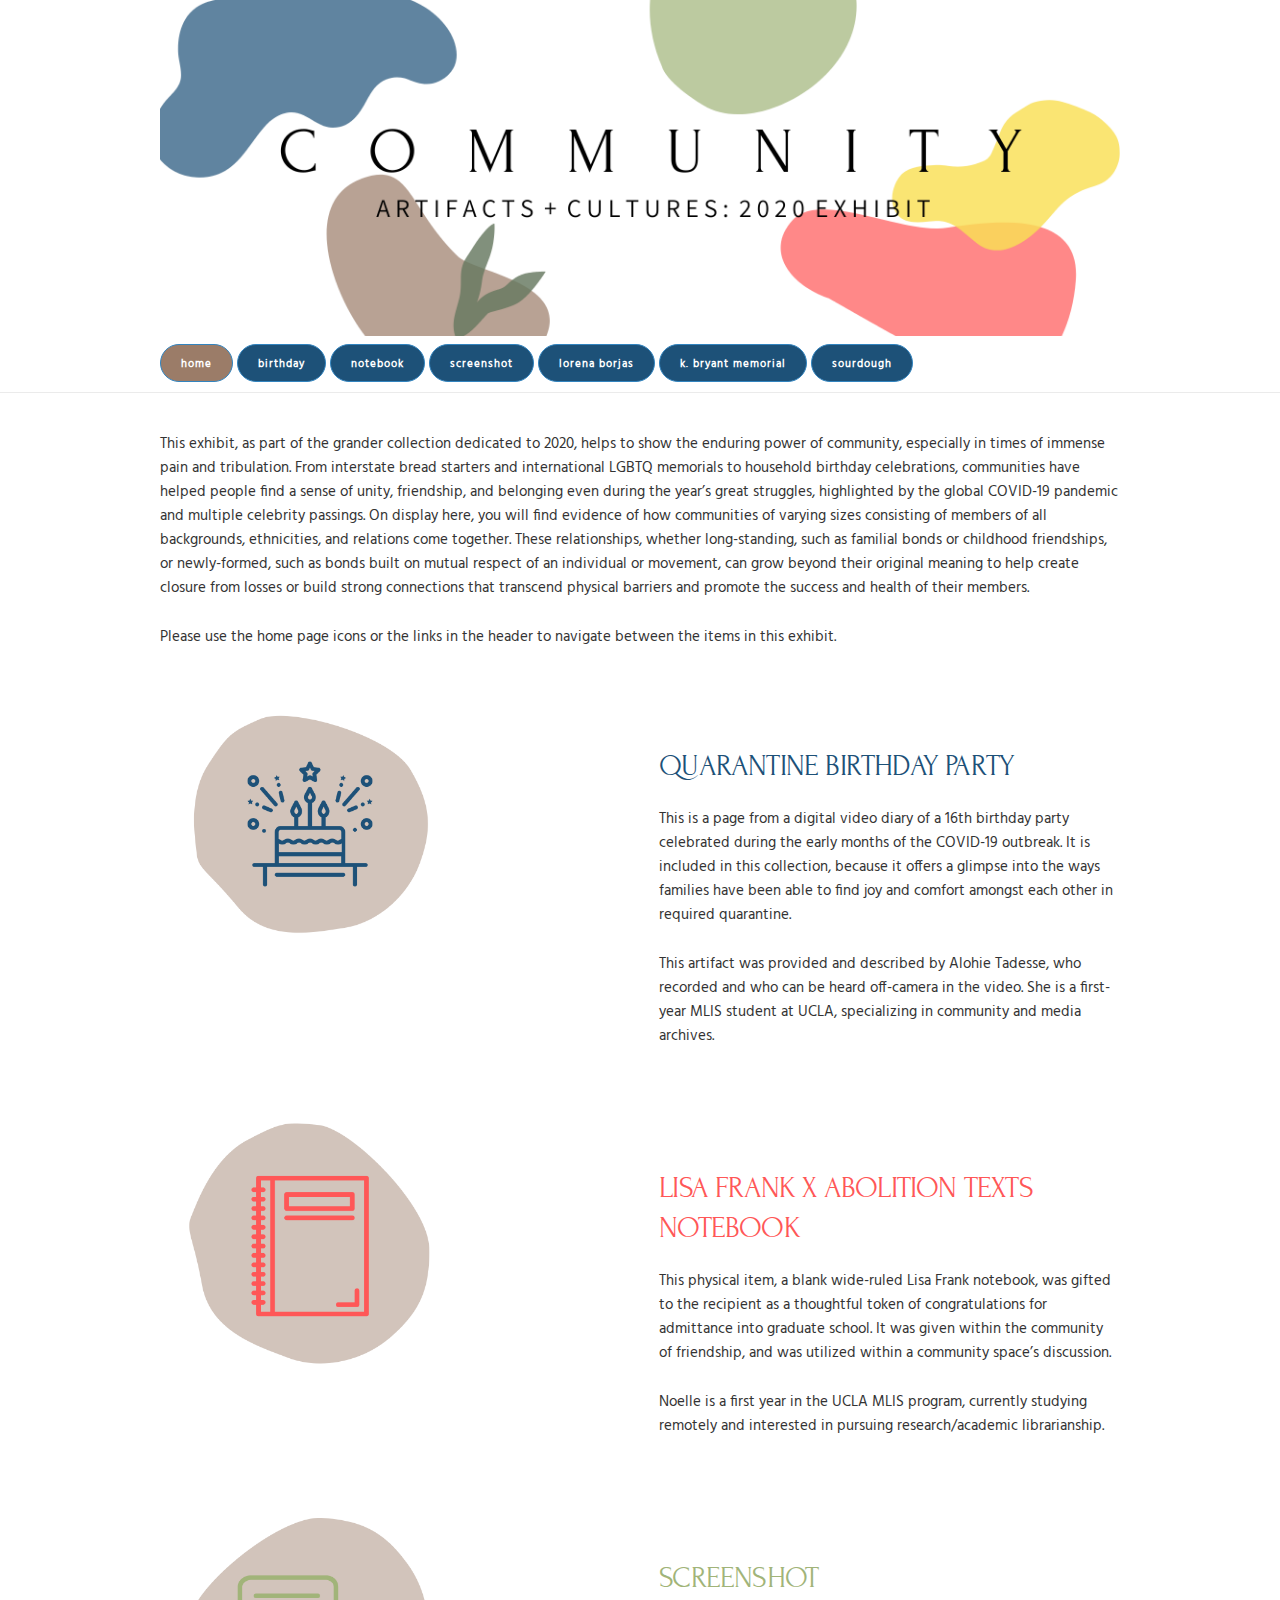
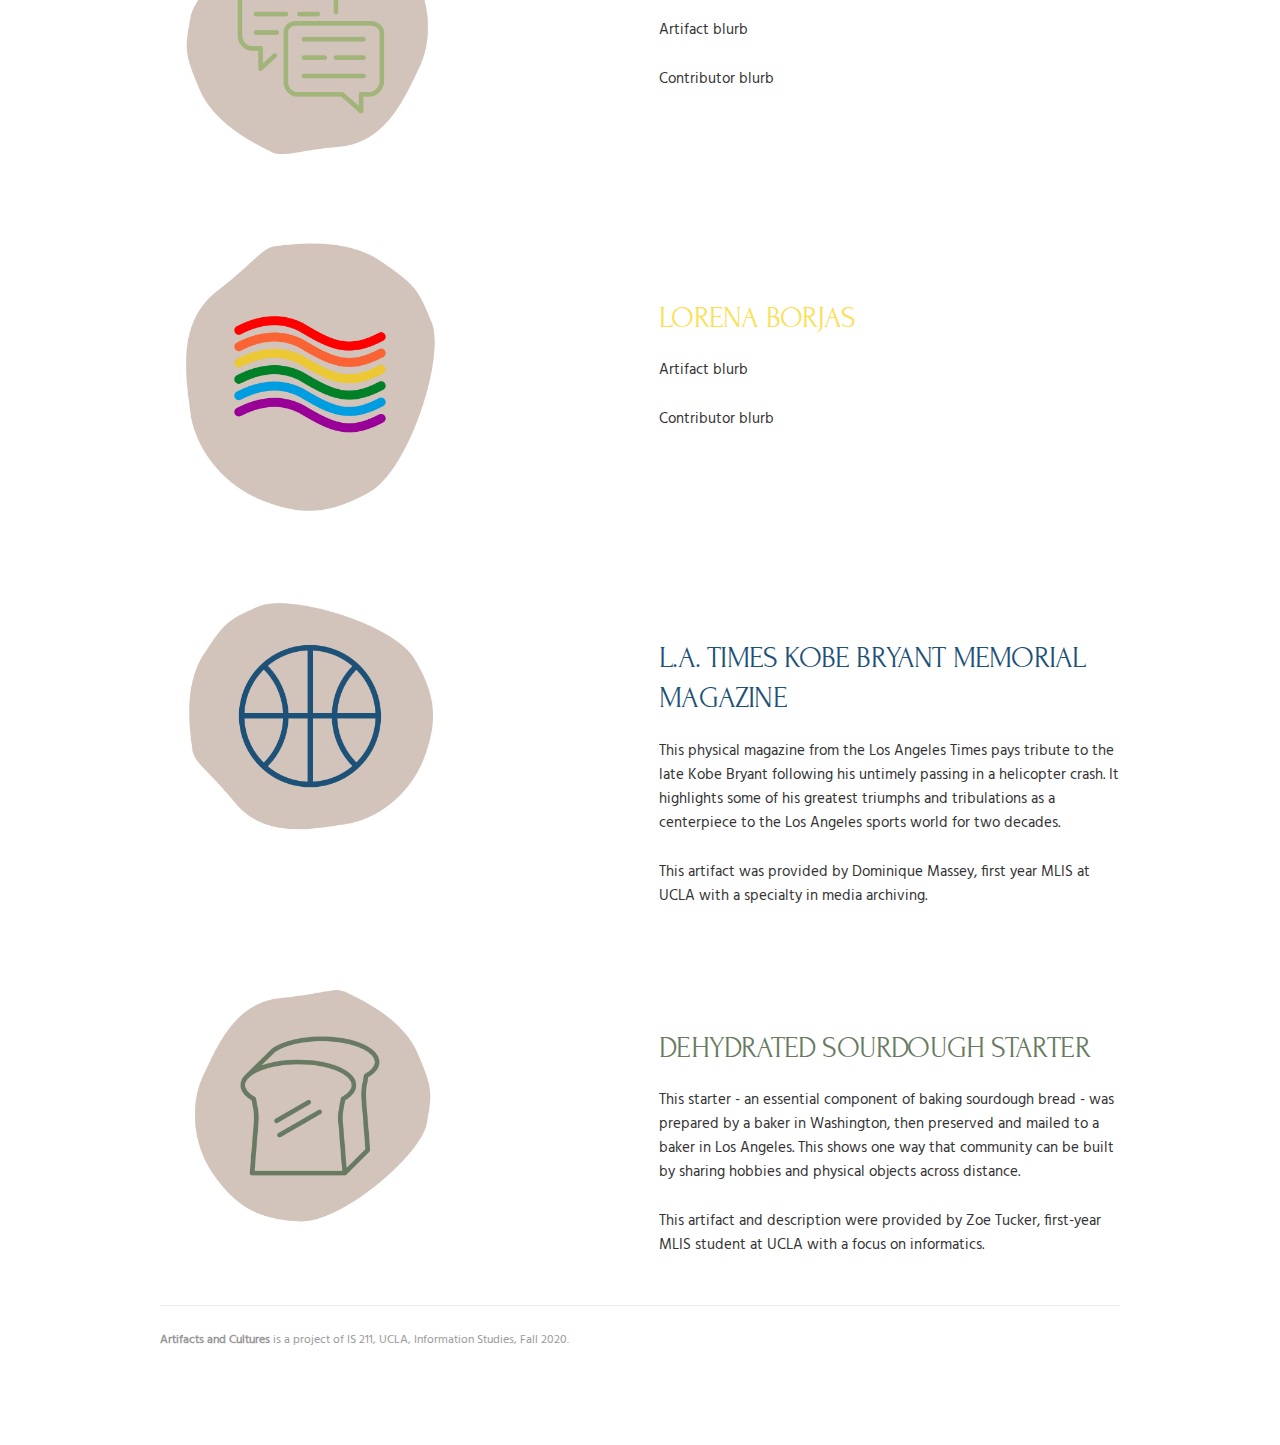
==== commit 539decaf: "adding more metadata" ====
--- a/index.html
+++ b/index.html
@@ -61,12 +61,17 @@
       <div class="row">
       </div>
       <div class="row">
-		<p>This exhibit, as part of the grander collection dedicated to 2020, helps to show the enduring power of community, especially in times of immense pain and tribulation. 
-		From interstate bread starters and international LGBTQ memorials to household birthday celebrations, communities have helped people find a sense of unity, 
-		friendship, and belonging even during the year’s great struggles, highlighted by the global Covid-19 pandemic and multiple celebrity passings. 
-		On display here, you will find evidence of how communities of varying sizes consisting of members of all backgrounds, ethnicities, and relations come together. 
-		These relationships, whether long-standing, such as familial bonds or childhood friendships, or newly-formed, such as bonds built on mutual respect of an individual or movement, 
-		can grow beyond their original meaning to help create closure from losses or build strong connections that transcend physical barriers and promote the success and health of their members. </p>
+		<p>This exhibit, as part of the grander collection dedicated to 2020, helps to show the enduring 
+		power of community, especially in times of immense pain and tribulation. From interstate bread 
+		starters and international LGBTQ memorials to household birthday celebrations, communities have 
+		helped people find a sense of unity, friendship, and belonging even during the year’s great 
+		struggles, highlighted by the global COVID-19 pandemic and multiple celebrity passings. 
+		On display here, you will find evidence of how communities of varying sizes consisting of members 
+		of all backgrounds, ethnicities, and relations come together. These relationships, whether 
+		long-standing, such as familial bonds or childhood friendships, or newly-formed, such as bonds 
+		built on mutual respect of an individual or movement, can grow beyond their original meaning to 
+		help create closure from losses or build strong connections that transcend physical barriers and 
+		promote the success and health of their members. </p>
 		
 		<p>Please use the home page icons or the links in the header to navigate between the items in this exhibit.</p>
 		
@@ -122,7 +127,7 @@
 		<br>
 		<br>
 		<br>
-		<h4 style="color:#A1B479">Artifact Title </h4>
+		<h4 style="color:#A1B479">Screenshot</h4>
 		<p>Artifact blurb</p>
 		<p>Contributor blurb </p>
         </div>
@@ -140,7 +145,7 @@
 		<br>
 		<br>
 		<br>
-		<h4 style="color:#FAE056">Artifact Title </h4>
+		<h4 style="color:#FAE056">Lorena Borjas</h4>
 		<p>Artifact blurb</p>
 		<p>Contributor blurb </p>
         </div>
@@ -159,8 +164,11 @@
 		<br>
 		<br>
 		<h4 style="color:#1D5178">L.A. Times Kobe Bryant Memorial Magazine </h4>
-		<p>Artifact blurb</p>
-		<p>Contributor blurb </p>
+		<p>This physical magazine from the Los Angeles Times pays tribute to the late Kobe Bryant following his
+		untimely passing in a helicopter crash. It highlights some of his greatest triumphs and tribulations
+		as a centerpiece to the Los Angeles sports world for two decades.</p>
+		<p>This artifact was provided by Dominique Massey, first year MLIS at 
+		UCLA with a specialty in media archiving.</p>
         </div>
       </div>
     </div>
@@ -176,9 +184,11 @@
 		<br>
 		<br>
 		<br>
-		<h4 style="color:#687A61">Artifact Title </h4>
-		<p>Artifact blurb</p>
-		<p>Contributor blurb </p>
+		<h4 style="color:#687A61">Dehydrated Sourdough Starter</h4>
+		<p>This starter - an essential component of baking sourdough bread - was prepared by a baker in Washington, then preserved and 
+		mailed to a baker in Los Angeles. This shows one way that community can be built by sharing hobbies and 
+		physical objects across distance.</p>
+		<p>This artifact and description were provided by Zoe Tucker, first-year MLIS student at UCLA with a focus on informatics. </p>
         </div>
       </div>
     </div>
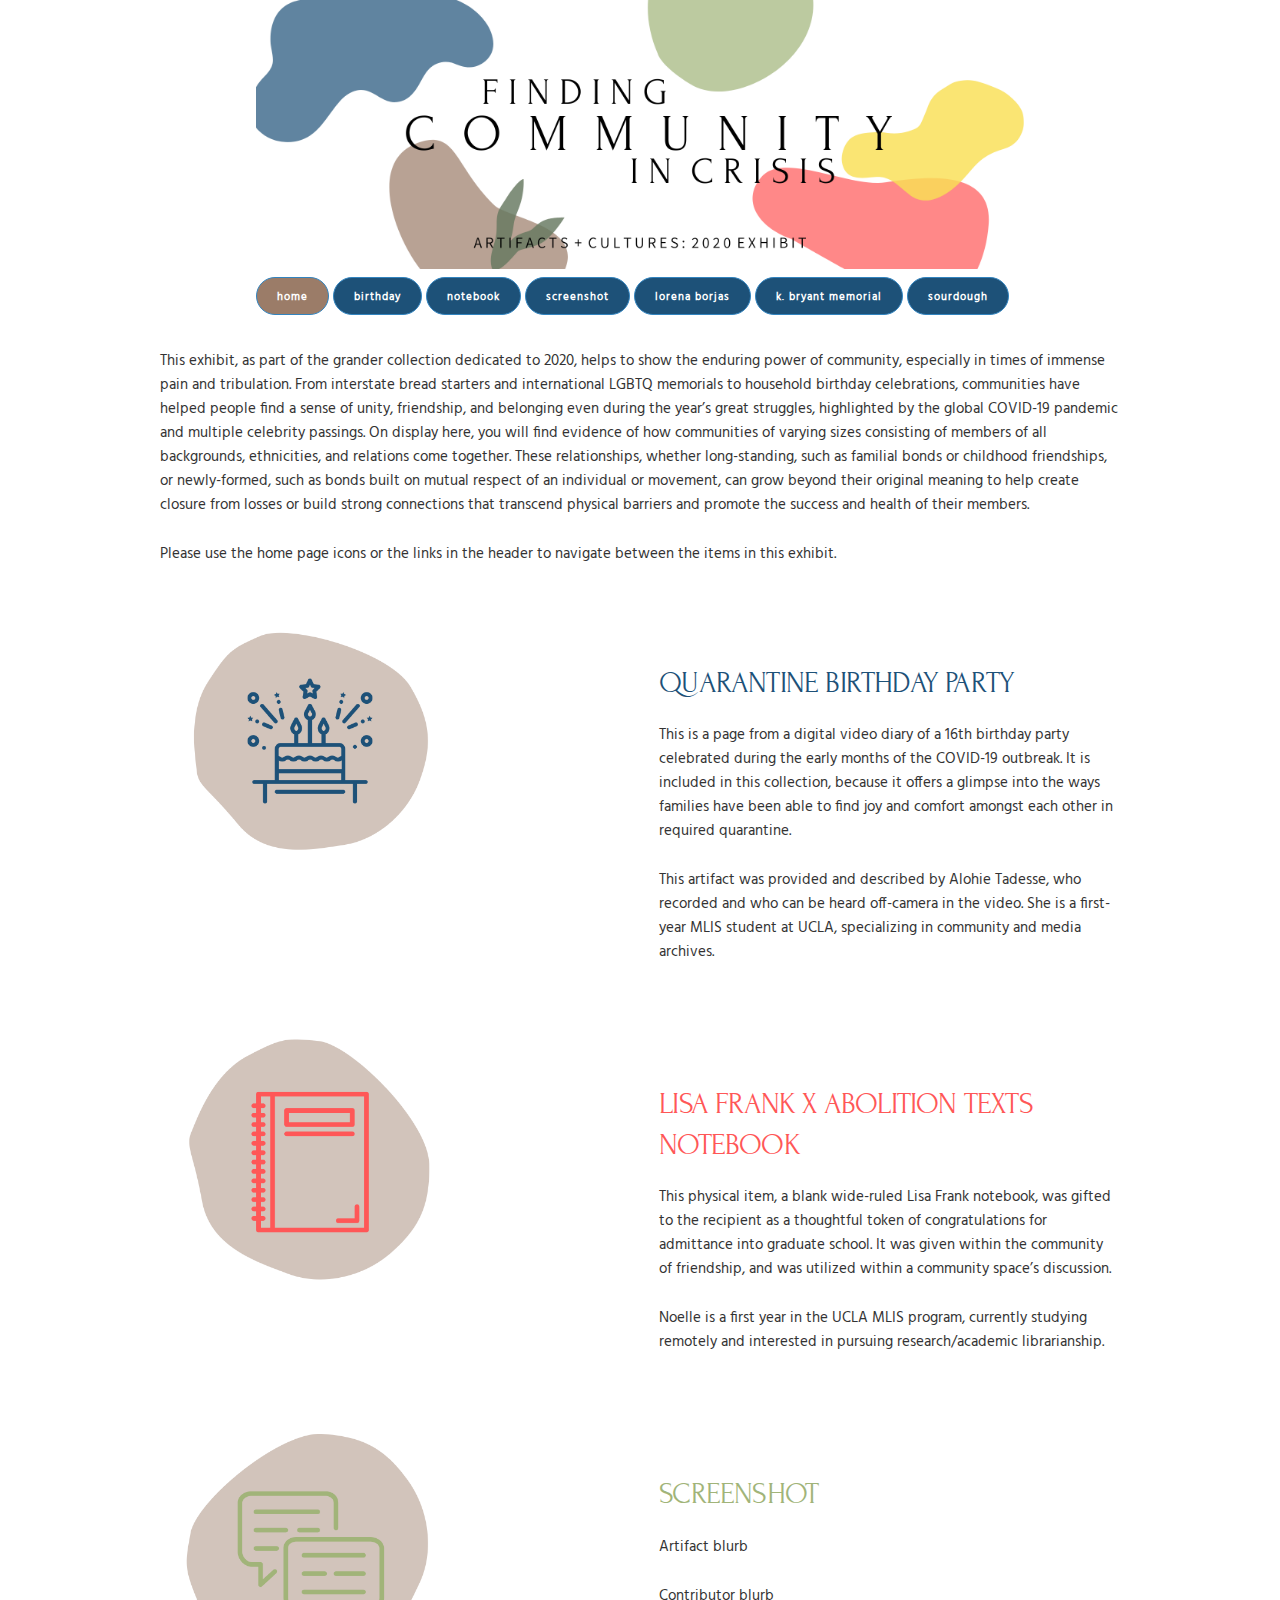
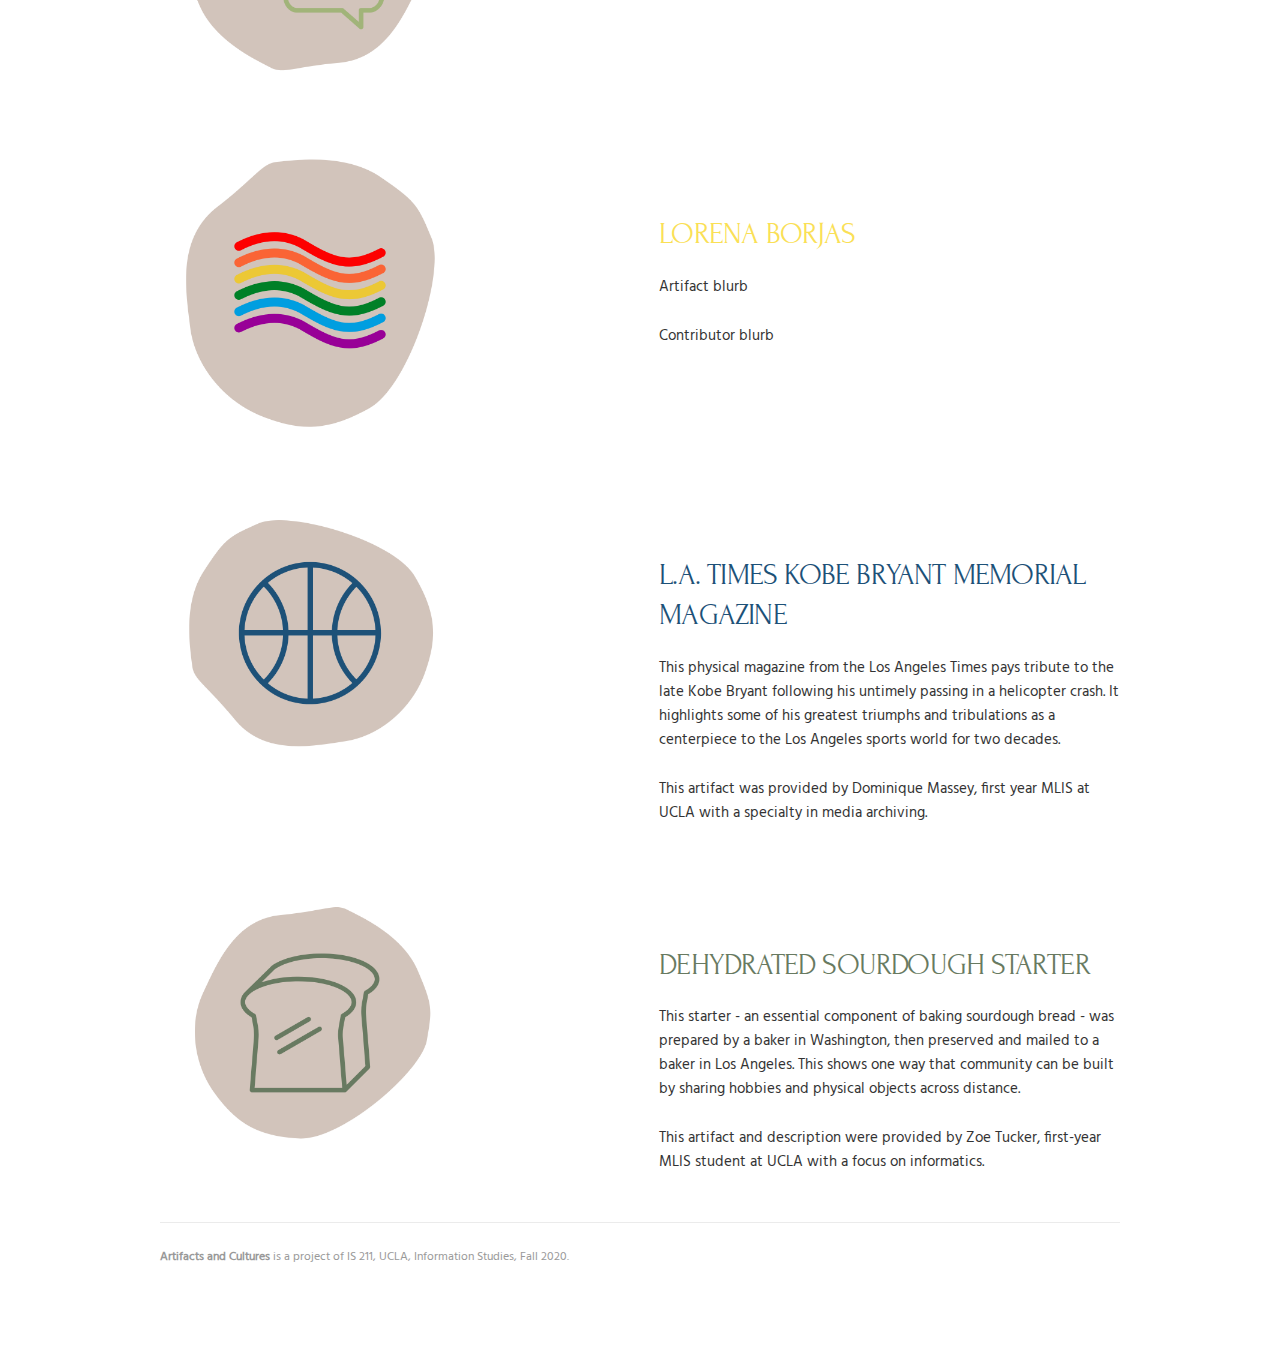
==== commit 2ac8fca9: "Updating header w/new title and fixing formatting" ====
--- a/index.html
+++ b/index.html
@@ -16,7 +16,6 @@
     <div class="container">
       <div class="row">
         <div class="twelve columns">
-          <header>
             <div class="container clearfix">
 			<img class="u-max-full-width" src="images/header.png">
             </div>
@@ -36,23 +35,6 @@
       </div>
     </div>
   </section>
-  <br>
-  <br>
-  <br>
-  <br>
-  <br>
-    <br>
-  <br>
-  <br>
-  <br>
-  <br>
-    <br>
-  <br>
-    <br>
-  <br>
-  <br>
-  <br>
-	<br>
   <br>
 
   
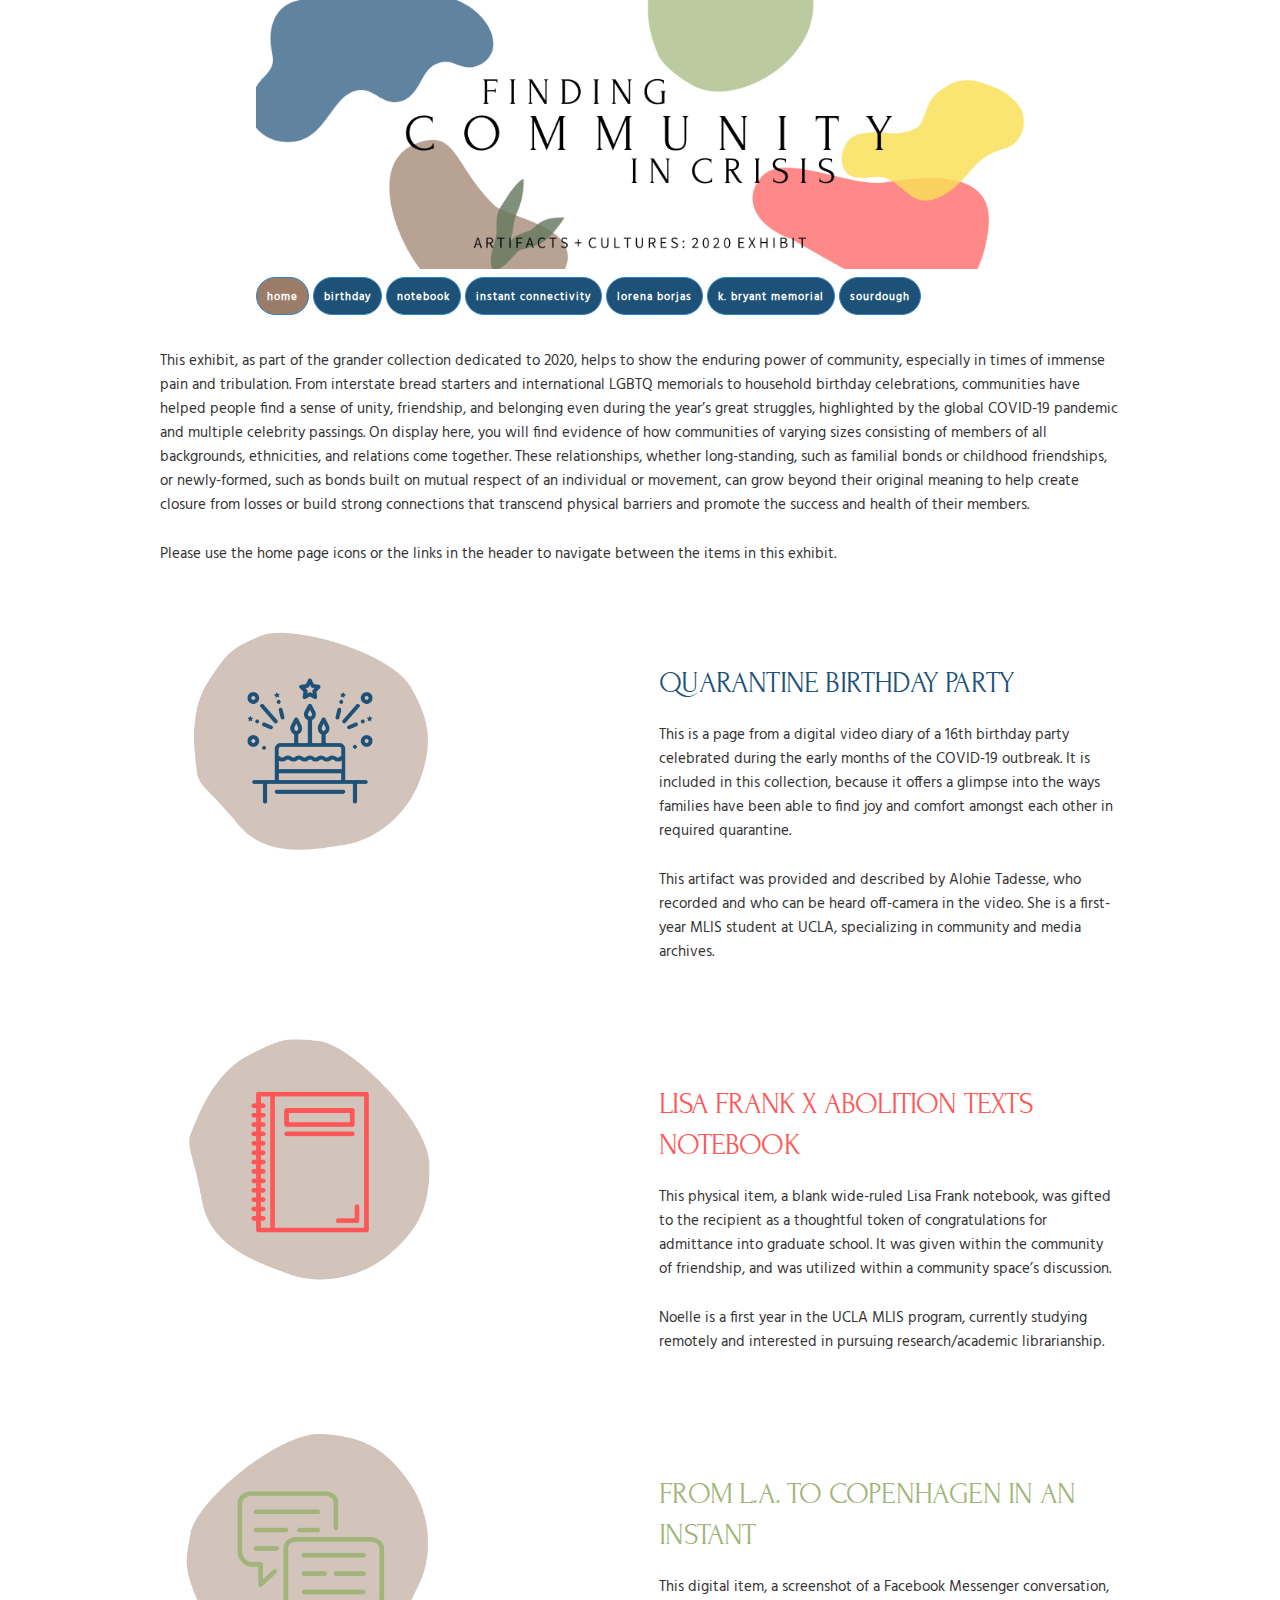
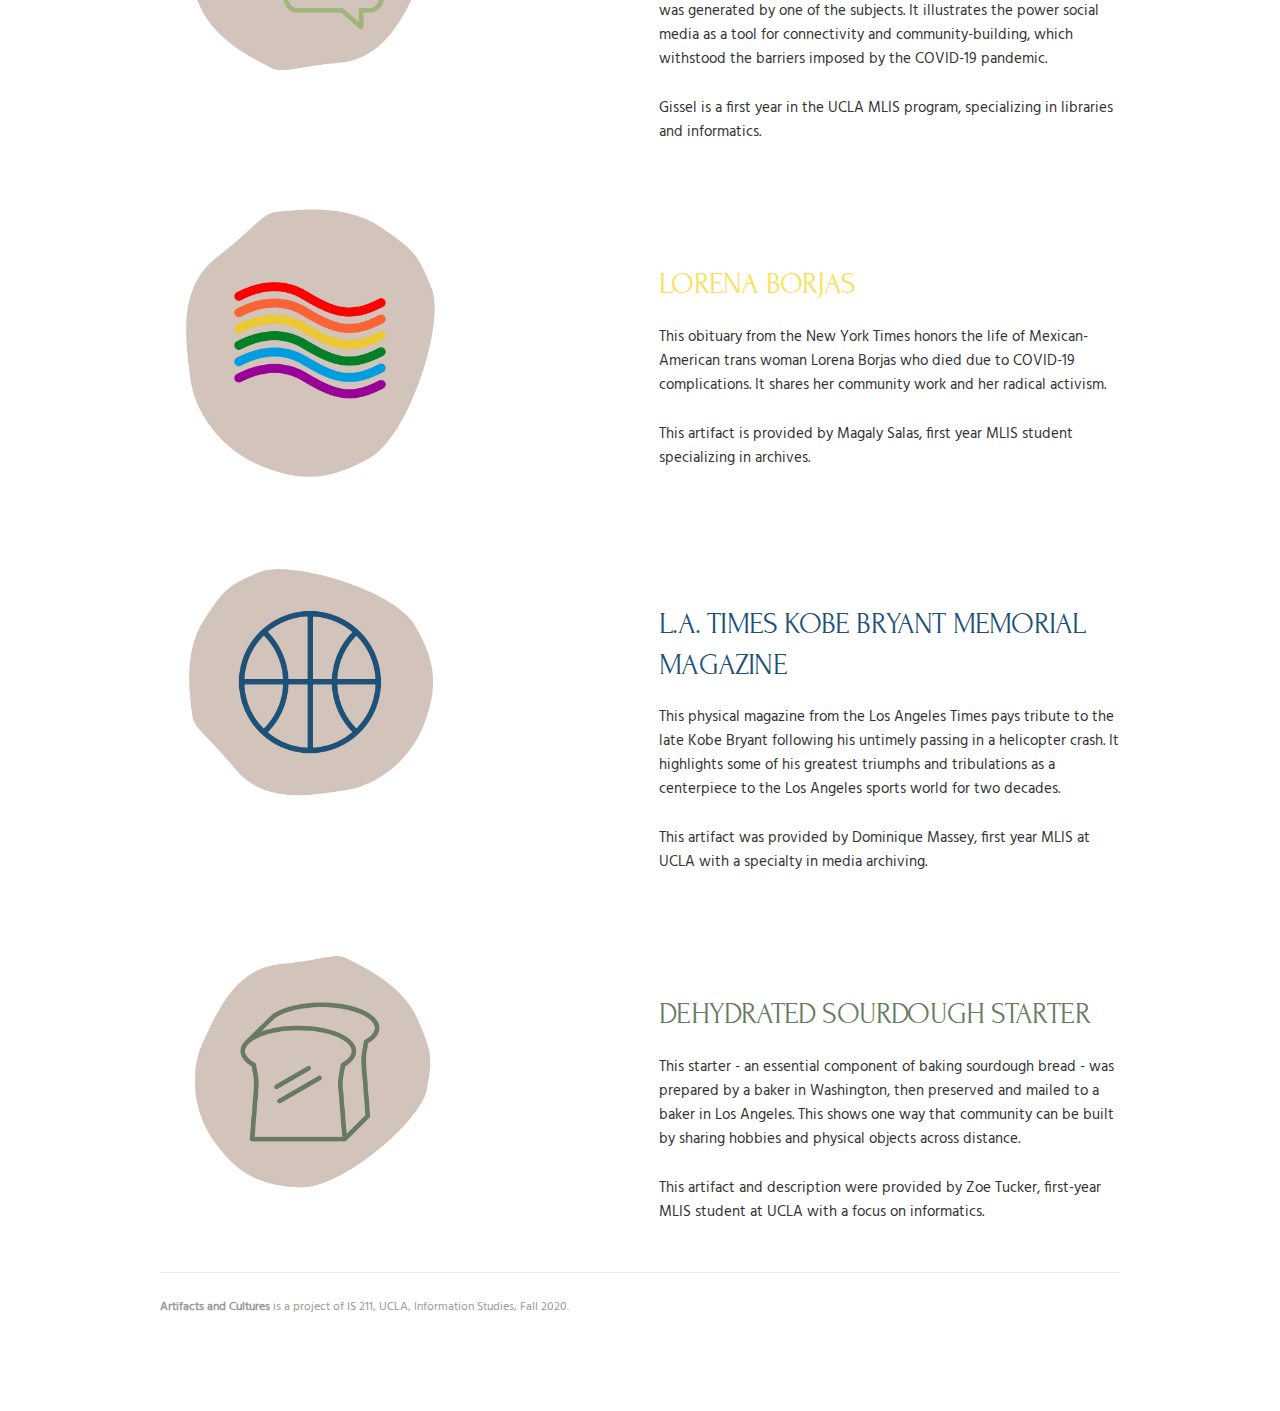
==== commit 83a79d14: "final metadata and formatting updates" ====
--- a/index.html
+++ b/index.html
@@ -23,7 +23,7 @@
 				<button class="button button-thispage"><a href="index.html">Home</a></button> 
 				<button class="button button-primary"><a href="birthday.html">Birthday</a></button>
 				<button class="button button-primary"><a href="notebook.html">Notebook</a></button>
-				<button class="button button-primary"><a href="screenshot.html">Screenshot</a></button>
+				<button class="button button-primary"><a href="screenshot.html">Instant Connectivity</a></button>
 				<button class="button button-primary"><a href="Borjas.html">Lorena Borjas</a></button>
 				<button class="button button-primary"><a href="Kobe.html">K. Bryant Memorial</a></button>
 				<button class="button button-primary"><a href="sourdough.html">Sourdough</a></button>
@@ -109,9 +109,10 @@
 		<br>
 		<br>
 		<br>
-		<h4 style="color:#A1B479">Screenshot</h4>
-		<p>Artifact blurb</p>
-		<p>Contributor blurb </p>
+		<h4 style="color:#A1B479">From L.A. to Copenhagen in an Instant</h4>
+		<p>This digital item, a screenshot of a Facebook Messenger conversation, was generated by one of the subjects. 
+		It illustrates the power social media as a tool for connectivity and community-building, which withstood the barriers imposed by the COVID-19 pandemic.</p>
+		<p>Gissel is a first year in the UCLA MLIS program, specializing in libraries and informatics.</p>
         </div>
       </div>
     </div>
@@ -128,8 +129,9 @@
 		<br>
 		<br>
 		<h4 style="color:#FAE056">Lorena Borjas</h4>
-		<p>Artifact blurb</p>
-		<p>Contributor blurb </p>
+		<p>This obituary from the New York Times honors the life of Mexican-American trans woman Lorena Borjas who died due to COVID-19 complications. 
+		It shares her community work and her radical activism.</p>
+		<p>This artifact is provided by Magaly Salas, first year MLIS student specializing in archives.</p>
         </div>
       </div>
     </div>
--- a/css/skeleton.css
+++ b/css/skeleton.css
@@ -174,7 +174,7 @@
 input[type="button"] {
   display: inline-block;
   height: 38px;
-  padding: 0 20px;
+  padding: 0 10px;
   color: #FFFFFF;
   text-align: center;
   font-size: 11px;
